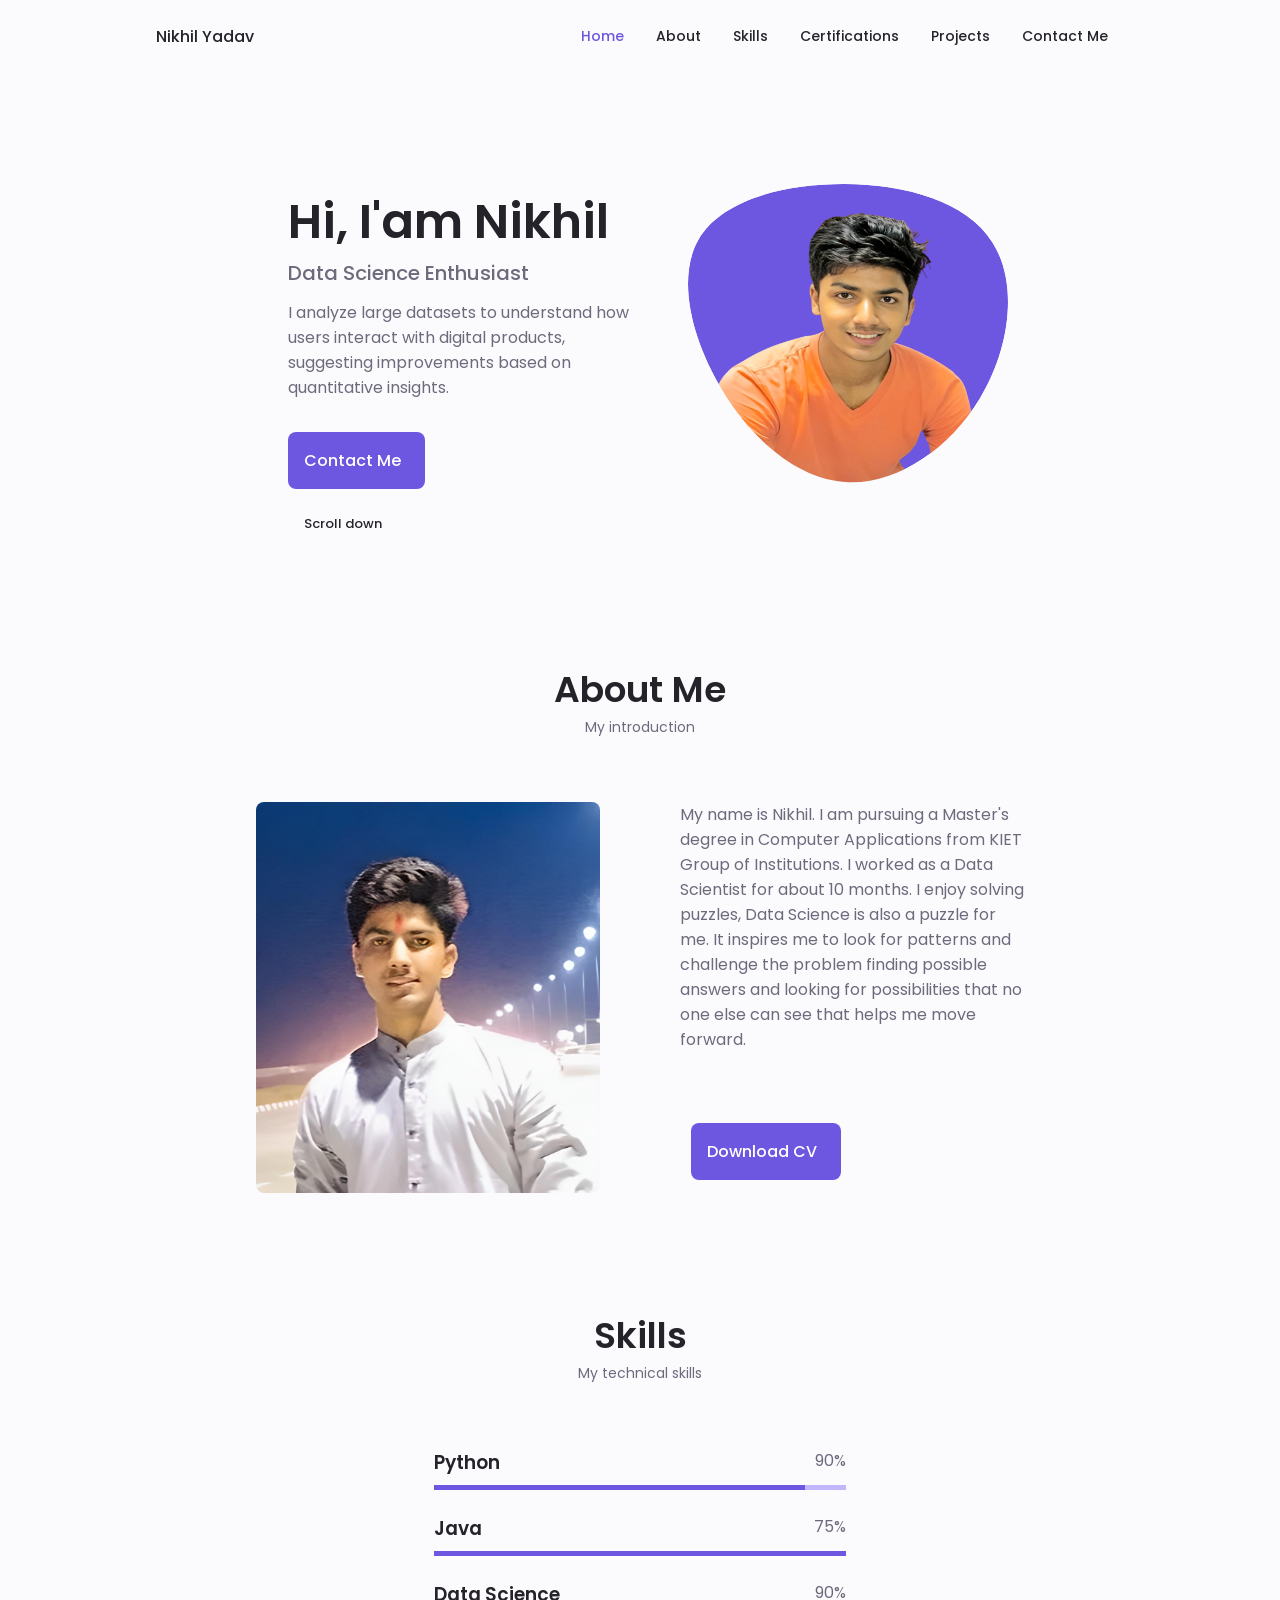
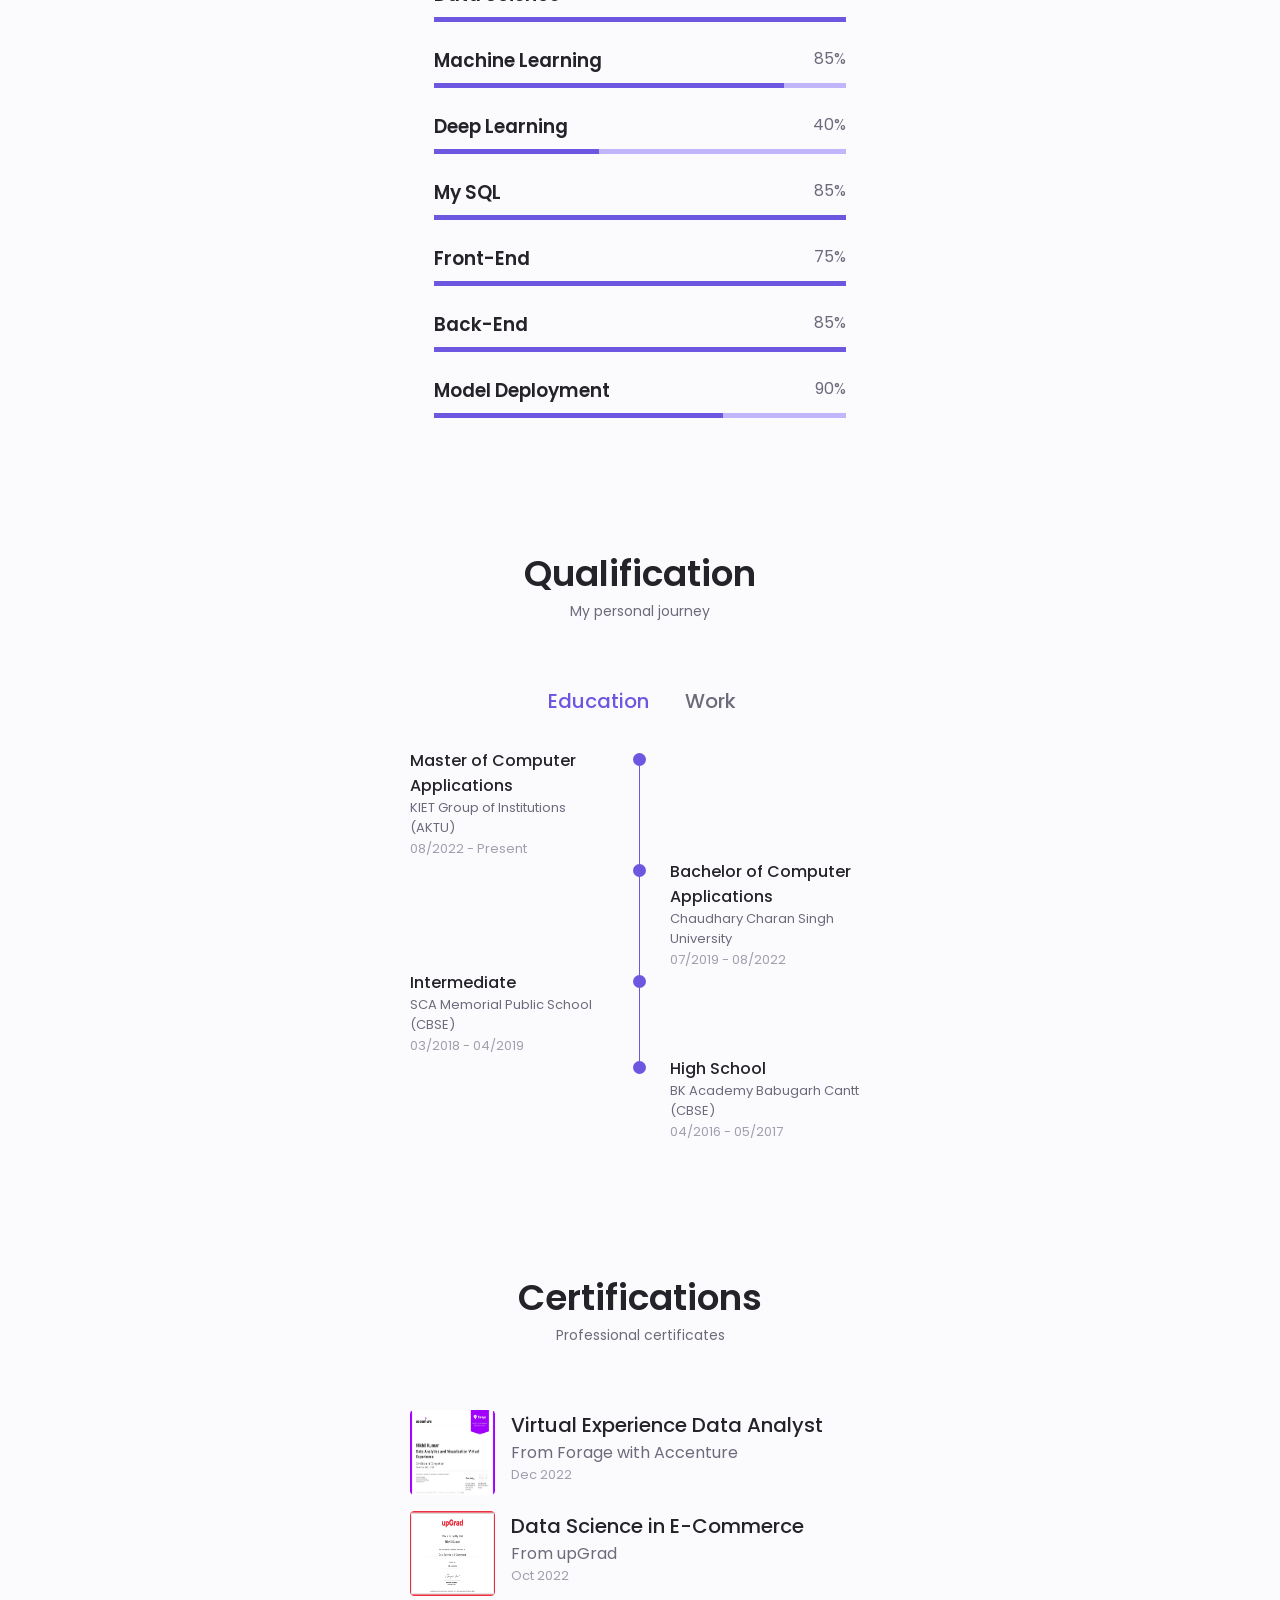
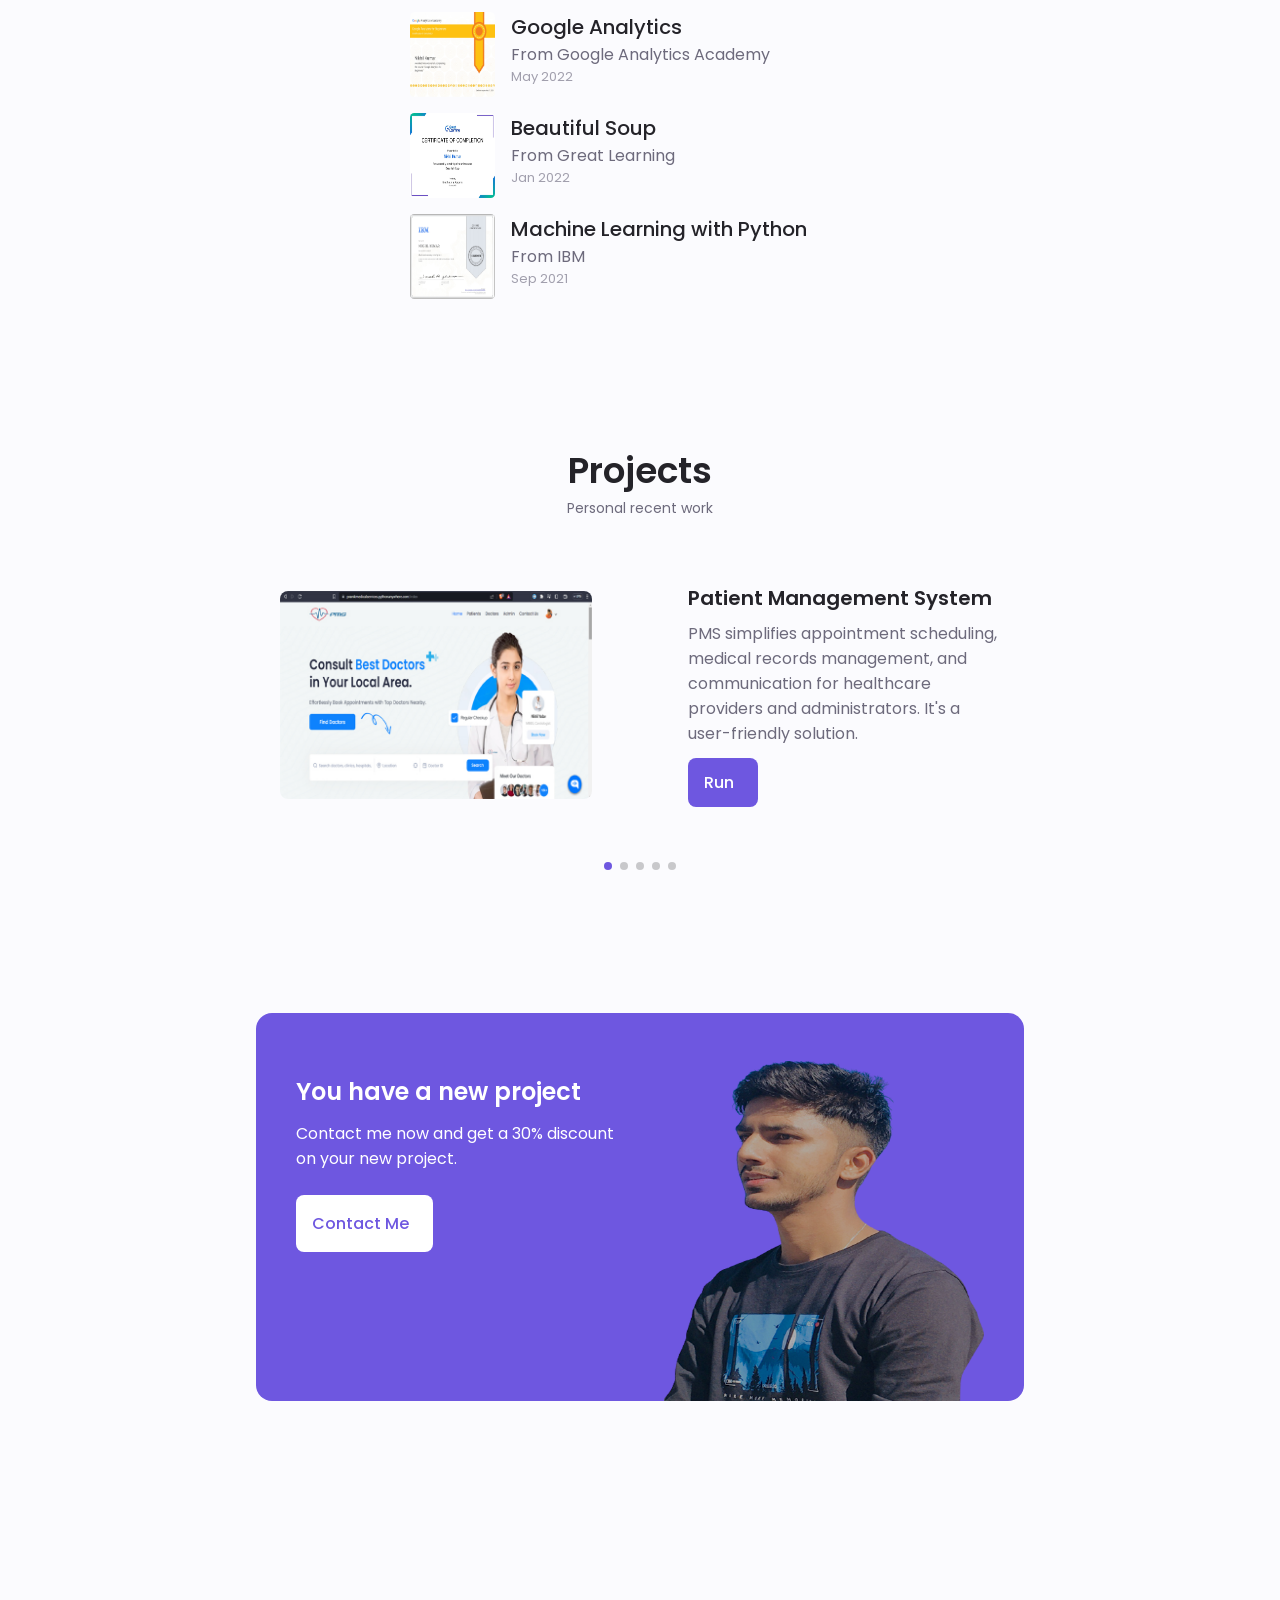
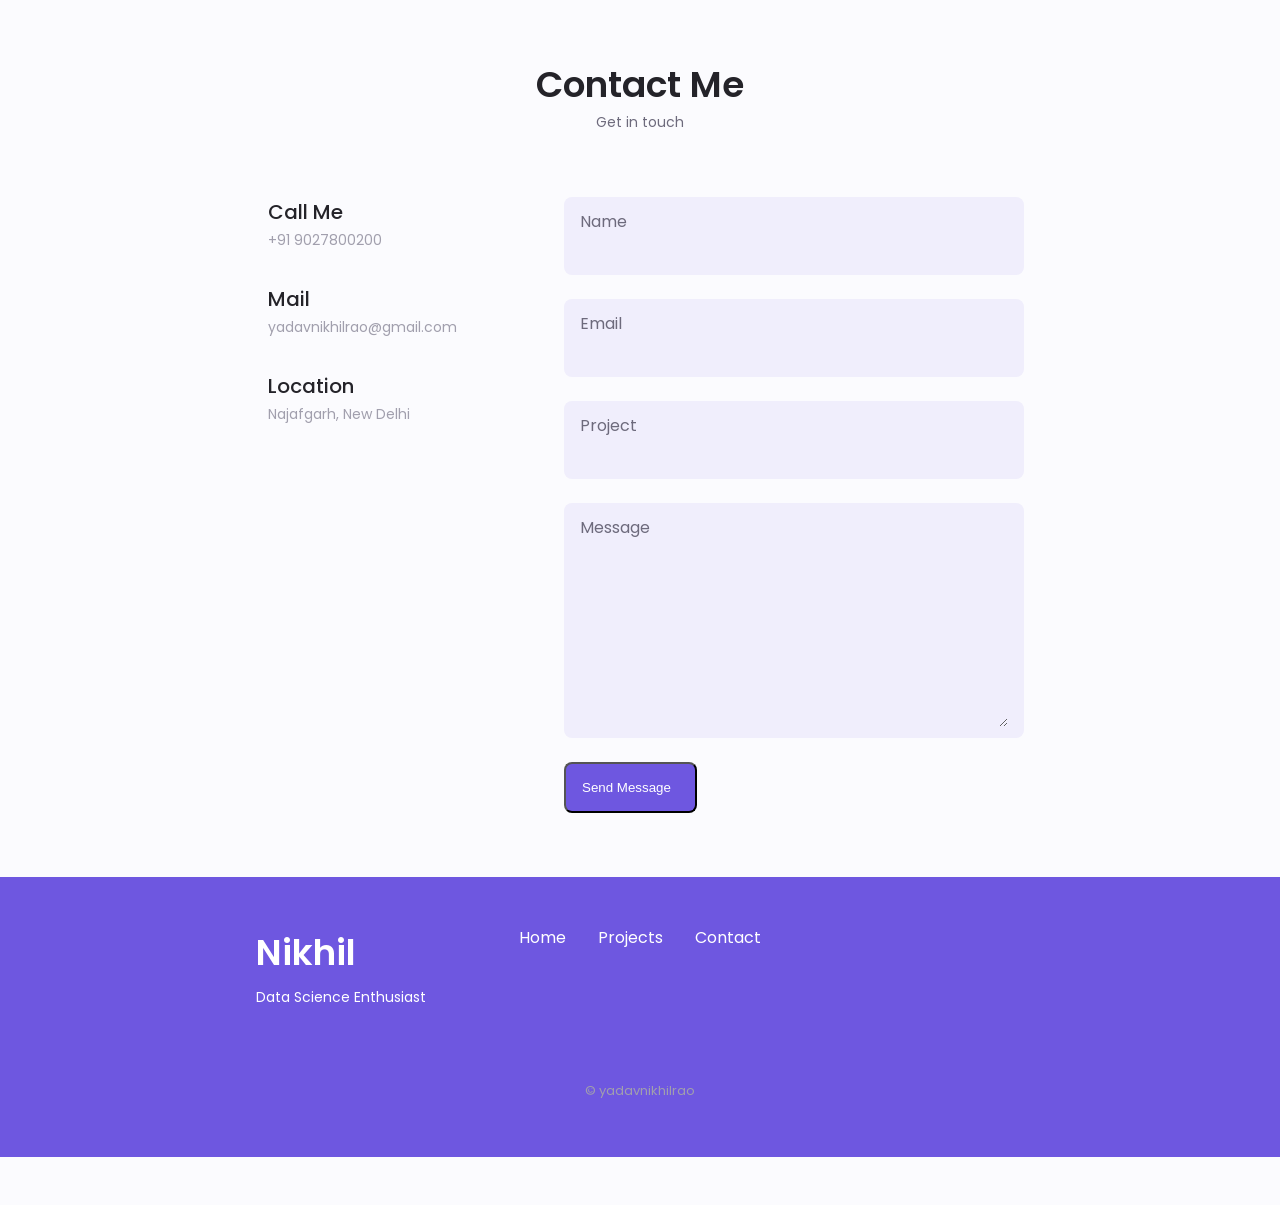
==== index.html @ 7f3064ea "Update index.html" ====
<!DOCTYPE html>
    <html lang="en">
    <head>
        <meta charset="UTF-8">
        <meta name="viewport" content="width=device-width, initial-scale=1.0">

        <!--==================== UNICONS ====================-->
        <link rel="stylesheet" href="https://unicons.iconscout.com/release/v4.0.0/css/line.css">
        
        
        <!--==================== SWIPER CSS ====================-->
        <link rel="stylesheet" href="static/css/swiper-bundle.min.css">
        
        <!--==================== CSS ====================-->
        <link rel="stylesheet" href="static/css/styles.css">

        <title>yadavnikhilrao</title>
    </head>
    <body>
        <!--==================== HEADER ====================-->
        <header class="header" id="header">
            <nav class="nav container">
                <a href="#" class="nav_logo">Nikhil Yadav</a>
                <div class="nav_menu" id="nav-menu">
                    <ul class="nav_list grid">

                        <li class="nav_item">
                            <a href="#home" class="nav_link active-link">
                                <i class="uil uil-estate nav_icon"></i>Home
                            </a>
                        </li>

                        <li class="nav_item">
                            <a href="#about" class="nav_link">
                                <i class="uil uil-user nav_icon"></i>About
                            </a>
                        </li>

                        <li class="nav_item">
                            <a href="#skills" class="nav_link">
                                <i class="uil uil-file-alt nav_icon"></i>Skills
                            </a>
                        </li>

                        <li class="nav_item">
                            <a href="#certification" class="nav_link">
                                <i class="uil uil-layer-group nav_icon"></i>Certifications
                            </a>
                        </li>

                        <li class="nav_item">
                            <a href="#portfolio" class="nav_link">
                                <i class="uil uil-robot nav_icon"></i>Projects
                            </a>
                        </li>

                        <li class="nav_item">
                            <a href="#contact" class="nav_link">
                                <i class="uil uil-comment-alt-upload nav_icon"></i>Contact Me
                            </a>
                        </li>

                    </ul>
                    <i class="uil uil-times nav_close" id="nav-close"></i>
                </div>

                <div class="nav_btns">

                    <!-- Theme change button -->
                    <i class="uil uil-moon change-theme" id="theme-button"></i>



                    <div class="nav_toggle" id="nav-toggle">
                        <i class="uil uil-apps"></i>
                    </div>
                </div>
            </nav>
        </header>

        <!--==================== MAIN ====================-->
        <main class="main">
            <!--==================== HOME ====================-->
            <section class="home section" id="home">
                <div class="home_container container grid">
                <div class="home_content grid">
                    <div class="home_social">

                        <a href="https://linkedin.com/in/yadavnikhilrao" target="_blank" class="home_social-icon">
                           <i class="uil uil-linkedin-alt"></i> 
                        </a>

                        <a href="https://github.com/yadavnikhilrao" target="_blank"  class="home_social-icon">
                           <i class="uil uil-github-alt"></i> 
                        </a>

                        <a href="https://instagram.com/yadavnikhilrao" target="_blank"  class="home_social-icon">
                            <i class="uil uil-instagram"></i>
                        </a>

                    </div>

<div class="home_img">                        
<svg class="home_blob" viewBox="0 0 200 187" xmlns="http://www.w3.org/2000/svg" xmlns:xlink="http://www.w3.org/1999/xlink">
    <mask id="mask0" mask-type="alpha">
        <path d="M190.312 36.4879C206.582 62.1187 201.309 102.826 182.328 134.186C163.346 165.547 
        130.807 187.559 100.226 186.353C69.6454 185.297 41.0228 161.023 21.7403 129.362C2.45775 
        97.8511 -7.48481 59.1033 6.67581 34.5279C20.9871 10.1032 59.7028 -0.149132 97.9666 
        0.00163737C136.23 0.303176 174.193 10.857 190.312 36.4879Z"/>
    </mask>
    <g mask="url(#mask0)">
        <path d="M190.312 36.4879C206.582 62.1187 201.309 102.826 182.328 134.186C163.346 
        165.547 130.807 187.559 100.226 186.353C69.6454 185.297 41.0228 161.023 21.7403 
        129.362C2.45775 97.8511 -7.48481 59.1033 6.67581 34.5279C20.9871 10.1032 59.7028 
        -0.149132 97.9666 0.00163737C136.23 0.303176 174.193 10.857 190.312 36.4879Z"/>
        
        <image class="home_blob-img" x='12' y='18' xlink:href="static/images/perfil.png">
    </g>
</svg>
</div>
    
                    <div class="home_data">
                        <h1 class="home_title">Hi, I'am Nikhil</h1>
                        <h3 class="home_subtitle">Data Science Enthusiast</h3>
                        <p class="home_description">I analyze large datasets to understand how users interact with digital products, suggesting improvements based on quantitative insights.</p>
                        <a href="#contact" class="button button--flex">
                           Contact Me <i class="uil uil-comment-add button_icon"></i>
                        </a>
                    </div>
                </div>
                    <div class="home_scroll">
                        <a href="#about" class="home_scroll-button button--flex">
                            <i class="uil uil-mouse-alt home_scroll-mouse"></i>
                            <span class="home_scroll-name">Scroll down</span>
                            <i class="uil uil-arrow-down home_scroll-arrow"></i>
                        </a>
                    </div>
                </div>
                </div>

            </section>

            <!--==================== ABOUT ====================-->
            <section class="about section" id="about">
                <h2 class="section_title">About Me</h2>
                <span class="section_subtitle">My introduction</span>
                <div class="about_container container grid">
                    <img src="static/images/about.png" alt="" class="about_img">
                    <div class="about_data">
                        <p class="about_description">
                            My name is Nikhil. I am pursuing a Master's degree in Computer Applications from KIET Group of Institutions.
                            I worked as a Data Scientist for about 10 months. I enjoy solving puzzles, Data Science is also a puzzle for me. It inspires me to look for patterns and challenge the problem finding possible answers and looking for possibilities that no one else can see that helps me move forward.
                        </p>

                    <!--<div class="about_info">
                            <div>
                                <span class="about_info-title">08+</span>
                                <span class="about_info-name">Years</span>
                            </div>

                            <div>
                                <span class="about_info-title">01+</span>
                                <span class="about_info-name">Years <br>experience</span>
                            </div>

                            <div>
                                <span class="about_info-title">04+</span>
                                <span class="about_info-name">Completed<br>Projects</span>
                            </div>

                        -->

                        </div>
                        
                    </div>
                    <div class="about_button">
                            <a download="" href="static/pdf/Nikhil's Resume.pdf" class="button button--flex">
                                Download CV<i class="uil uil-download-alt button_icon"></i>
                            </a>
                        </div>
                </div>
            </section>

            <!--==================== SKILLS ====================-->
            <section class="skills section" id="skills">
                <h2 class="section_title">Skills</h2>
                <span class="section_subtitle">My technical skills</span>
                <div class="skills_container container">
                    <div class="skills_content">
                        <!-- <div class="skills_header">
                                <i class="uil uil-desktop-cloud-alt skills_icon"></i>
                                <div>
                                    <h1 class="skills_title">Technical</h1>
                                </div>
                        </div> -->
                    </div>
                    <div class="skills_list grid ">
                            <div class="skills_data">
                                <div class="skills_titles">
                                    <h3 skills_name>Python</h3>   
                                    <span class="skills_number">90%</span>
                                </div>
                                <div class="skills_bar">
                                    <span class="skills_percentage skills_python"></span>
                                </div>
                            </div>

                            <div class="skills_data">
                                <div class="skills_titles">
                                    <h3 skills_name>Java</h3>   
                                    <span class="skills_number">75%</span>
                                </div>
                                <div class="skills_bar">
                                    <span class="skills_percentage skills_java"></span>
                                </div>
                            </div>

                            <div class="skills_data">
                                <div class="skills_titles">
                                    <h3 skills_name>Data Science</h3>   
                                    <span class="skills_number">90%</span>
                                </div>
                                <div class="skills_bar">
                                    <span class="skills_percentage skills_ds"></span>
                                </div>
                            </div>

                              <div class="skills_data">
                                <div class="skills_titles">
                                    <h3 skills_name>Machine Learning</h3>   
                                    <span class="skills_number">85%</span>
                                </div>
                                <div class="skills_bar">
                                    <span class="skills_percentage skills_ml"></span>
                                </div>
                            </div>


                            <div class="skills_data">
                                <div class="skills_titles">
                                    <h3 skills_name>Deep Learning</h3>   
                                    <span class="skills_number">40%</span>
                                </div>
                                <div class="skills_bar">
                                    <span class="skills_percentage skills_dl"></span>
                                </div>
                            </div>

                            <div class="skills_data">
                                <div class="skills_titles">
                                    <h3 skills_name>My SQL</h3>   
                                    <span class="skills_number">85%</span>
                                </div>
                                <div class="skills_bar">
                                    <span class="skills_percentage skills_sql"></span>
                                </div>
                            </div>



                            <div class="skills_data">
                                <div class="skills_titles">
                                    <h3 skills_name>Front-End</h3>   
                                    <span class="skills_number">75%</span>
                                </div>
                                <div class="skills_bar">
                                    <span class="skills_percentage skills_front"></span>
                                </div>
                            </div>

                            <div class="skills_data">
                                <div class="skills_titles">
                                    <h3 skills_name>Back-End</h3>   
                                    <span class="skills_number">85%</span>
                                </div>
                                <div class="skills_bar">
                                    <span class="skills_percentage skills_back"></span>
                                </div>
                            </div>

                            
                            <div class="skills_data">
                                <div class="skills_titles">
                                    <h3 skills_name>Model Deployment</h3>   
                                    <span class="skills_number">90%</span>
                                </div>
                                <div class="skills_bar">
                                    <span class="skills_percentage skills_md"></span>
                                </div>
                            </div>

                        </div>       
                </div>
            </section>





            <!--==================== QUALIFICATION ====================-->
            <section class="qualification section">
                <h2 class="section_title">Qualification</h2>
                <span class="section_subtitle">My personal journey</span>

                <div class="qualification_container container">
                    <div class="qualification_tabs">

                        <div class="qualification_button button--flex qualification_active" data-target="#education">
                            <i class="uil uil-graduation-cap qualification_icon"></i>Education
                        </div>

                        <div class="qualification_button button--flex" data-target="#work">
                            <i class="uil uil-briefcase-alt qualification_icon"></i>Work
                        </div>

                    </div>
                    

                    <div class="qualification_section">

                        <!--==================== QUALIFICATION CONTENT 1 ====================-->

                        <div class="qualification_content qualification_active" data-content id="education">

                            <!--==================== QUALIFICATION 1 ====================-->
                            <div class="qualification_data">
                                <div>
                                    <h3 class="qualification_title">Master of Computer Applications</h3>
                                    <span class="qualification_subtitle">KIET Group of Institutions (AKTU)</span>
                                    <div class="qualification_calendar">
                                        <i class="uil uil-calendar-alt"></i>08/2022 - Present
                                    </div>
                                </div>

                                <div>
                                    <span class="qualification_rounder"></span>
                                    <span class="qualification_line"></span>
                                </div>
                            </div>

                            <!--==================== QUALIFICATION 2 ====================-->
                            <div class="qualification_data">
                                <div></div>

                                <div>
                                    <span class="qualification_rounder"></span>
                                    <span class="qualification_line"></span>
                                </div>

                                <div>
                                    <h3 class="qualification_title">Bachelor of Computer Applications</h3>
                                    <span class="qualification_subtitle">Chaudhary Charan Singh University</span>

                                    <div class="qualification_calendar">
                                        <i class="uil uil-calendar-alt"></i>07/2019 - 08/2022 
                                    </div>
                                </div>
                            </div>

                            <!--==================== QUALIFICATION 3 ====================-->
                            <div class="qualification_data">
                                <div>
                                    <h3 class="qualification_title">Intermediate</h3>
                                    <span class="qualification_subtitle">SCA Memorial Public School (CBSE)
</span>
                                    <div class="qualification_calendar">
                                        <i class="uil uil-calendar-alt"></i>03/2018 - 04/2019
                                    </div>
                                </div>

                                <div>
                                    <span class="qualification_rounder"></span>
                                    <span class="qualification_line"></span>
                                </div>
                            </div>

                            <!--==================== QUALIFICATION 4 ====================-->
                            <div class="qualification_data">
                                <div></div>

                                <div>
                                    <span class="qualification_rounder"></span>
                                    <!--<span class="qualification_line"></span>-->
                                </div>

                                <div>
                                    <h3 class="qualification_title">High School</h3>
                                    <span class="qualification_subtitle">BK Academy Babugarh Cantt (CBSE)</span>
                                    <div class="qualification_calendar">
                                        <i class="uil uil-calendar-alt"></i>04/2016 - 05/2017
                                    </div>
                                </div>
                            </div>
                        </div>


                        <!--==================== QUALIFICATION CONTENT 2 ====================-->

                        <div class="qualification_content " data-content id="work">

                            <!--==================== QUALIFICATION 1 ====================-->
                            <div class="qualification_data">
                                <div>
                                    <h3 class="qualification_title">Data Science Intern</h3>
                                    <span class="qualification_subtitle">Testrinx Software Solutions Pvt Ltd</span>
                                    <div class="qualification_calendar">
                                        <i class="uil uil-calendar-alt"></i>10/2021 - 08/2022 
                                    </div>
                                </div>

                                <div>
                                    <span class="qualification_rounder"></span>
                                    <span class="qualification_line"></span>
                                </div>
                            </div>

                            <!--==================== QUALIFICATION 2 ====================-->
                            <div class="qualification_data">
                                <div></div>

                                <div>
                                    <span class="qualification_rounder"></span>
                                    <!--<span class="qualification_line"></span>-->
                                </div>

                                <div>
                                    <h3 class="qualification_title">Data Science Trainee</h3>
                                    <span class="qualification_subtitle">4Achievers Training Institute</span>
                                    <div class="qualification_calendar">
                                        <i class="uil uil-calendar-alt"></i>01/2021 - 09/2021
                                    </div>
                                </div>
                            </div>


                        </div>
                    </div>     
                </div>
            </section>

            <!--==================== Certification ====================-->
            <section class="certification section" id="certification">
                <h2 class="section_title">Certifications</h2>
                <span class="section_subtitle">Professional certificates</span>
                <div class="certification_container container">
                    <div>

                        <!--==================== Certificate 1 ====================-->
                        <div class="certification_content">
                            <div class="certification_data">
                                <div class="certification_header">
                                    <img src="static/images/certificate1.jpg" alt="" class="certification_img">
                                    
                                    <div>
                                        <h3 class="certification_name">Virtual Experience Data Analyst</h3>
                                        <span class="certification_from">From Forage with Accenture</span>

                                        <div class="qualification_calendar">
                                        <i class="uil uil-calendar-alt"></i> Dec 2022
                                        </div>

                                    </div>
                                </div> 
                            </div>
                        </div>

                        <!--==================== Certificate 2 ====================-->
                        <div class="certification_content">
                            <div class="certification_data">
                                <div class="certification_header">
                                    <img src="static/images/certificate2.jpg" alt="" class="certification_img">
                                    
                                    <div>
                                        <h3 class="certification_name">Data Science in E-Commerce</h3>
                                        <span class="certification_from">From upGrad</span>
                                        <div class="qualification_calendar">
                                        <i class="uil uil-calendar-alt"></i> Oct 2022

                                    </div>
                                    </div>
                                </div> 
                                
                            </div>
                        </div>

                        <!--==================== Certificate 3 ====================-->
                        <div class="certification_content">
                            <div class="certification_data">
                                <div class="certification_header">
                                    <img src="static/images/certificate3.jpg" alt="" class="certification_img">

                                    <div>
                                        <h3 class="certification_name">Google Analytics</h3>
                                        <span class="certification_from">From Google Analytics Academy</span>
                                        <div class="qualification_calendar">
                                        <i class="uil uil-calendar-alt"></i> May 2022

                                    </div>
                                    </div>  
                                </div>     
                            </div>
                        </div>

                        <!--==================== Certificate 4 ====================-->
                        <div class="certification_content">
                            <div class="certification_data">
                                <div class="certification_header">
                                    <img src="static/images/certificate4.jpg" alt="" class="certification_img">
                                    
                                    <div>
                                        <h3 class="certification_name">Beautiful Soup</h3>
                                        <span class="certification_from">From Great Learning</span>
                                        <div class="qualification_calendar">
                                        <i class="uil uil-calendar-alt"></i> Jan 2022
                                    </div>
                                    </div>

                                </div> 
                            </div>
                        </div>

                        <!--==================== Certificate 5 ====================-->
                        <div class="certification_content">
                            <div class="certification_data">
                                <div class="certification_header">
                                    <img src="static/images/certificate5.jpg" alt="" class="certification_img">
                                    
                                    <div>
                                        <h3 class="certification_name">Machine Learning with Python</h3>
                                        <span class="certification_from">From IBM</span>
                                        <div class="qualification_calendar">
                                        <i class="uil uil-calendar-alt"></i> Sep 2021

                                    </div>
                                    </div>
                                </div> 
                            </div>
                        </div>

                    </div>
                    
                </div>
            </section>


            <!--==================== PROJECTS ====================-->
            <section class="portfolio section" id="portfolio">
                <h2 class="section_title">Projects</h2>
                <span class="section_subtitle">Personal recent work</span>
                <div class="portfolio_container container swiper mySwiper">
                    <div class="swiper-wrapper">

                         <!--==================== PROJECT 1 ====================-->
                        <div class="portfolio_content grid swiper-slide">
                            <img src="static/images/project01.jpg" class="portfolio_img">
                                <div class="portfolio_data">
                                <h3 class="portfolio_title">Patient Management System</h3>
                                <p class="portfolio_description">
                                    PMS simplifies appointment scheduling, medical records management, and communication for healthcare providers and administrators. It's a user-friendly solution.  
                                </p>
                                <a href="https://pranikmedicalservices.pythonanywhere.com" class="button button--flex button--small portfolio_button">
                                    Run<i class="uil uil-arrow-right button_icon"></i>
                                </a>
                        </div>
                        </div>


                        <!--==================== PROJECT 2 ====================-->
                        <div class="portfolio_content grid swiper-slide">
                            <img src="static/images/project0.jpg" class="portfolio_img">
                                <div class="portfolio_data">
                                <h3 class="portfolio_title">The Ultimate Movies Recommendation System V-2</h3>
                                <p class="portfolio_description">
                                    The system enhances movie-watching experiences through personalized recommendations and comprehensive movie information, including trailers and ratings.
                                </p>
                                <a href="http://pranik.pythonanywhere.com" class="button button--flex button--small portfolio_button">
                                    Run<i class="uil uil-arrow-right button_icon"></i>
                                </a>
                        </div>
                        </div>

                        <!--==================== PROJECT 3 ====================-->
                    

                        <!--==================== PROJECT 4 ====================-->
                        <div class="portfolio_content grid swiper-slide">
                            <img src="static/images/project2.jpg" class="portfolio_img">
                                <div class="portfolio_data">
                                <h3 class="portfolio_title">Healthcare prediction Breast Cancer Patient</h3>
                                <p class="portfolio_description">
                                    Compared different machine learning techniques across different performance measures. Achieved an accuracy of 98.2%.
                                    
                                </p>
                                <a href="http://yadavnikhilrao.pythonanywhere.com" class="button button--flex button--small portfolio_button">
                                    Run<i class="uil uil-arrow-right button_icon"></i>
                                </a>
                        </div>
                        </div>
                        <!--==================== PROJECT 5 ====================-->
                        <div class="portfolio_content grid swiper-slide">
                            <img src="static/images/project1.jpg" class="portfolio_img">
                            <div class="portfolio_data">
                                <h3 class="portfolio_title">Movie Recommendation System V-1</h3>
                                <p class="portfolio_description">
                                     The Movie Database: TMDB.
                                    Collaborative filtering: genre, cast, crew.
                                    All the models are implemented in Python using pandas, sklearn and flask.
                                </p>
                                <a href="http://nikhilrao.pythonanywhere.com/" class="button button--flex button--small portfolio_button">
                                    Run<i class="uil uil-arrow-right button_icon"></i>
                                </a>
                            </div>
                        </div>

                        <!--==================== PROJECT 6 ====================-->
                        <div class="portfolio_content grid swiper-slide">
                            <img src="static/images/project3.jpg" class="portfolio_img">
                            <div class="portfolio_data">
                                <h3 class="portfolio_title">Linktree Clone</h3>
                                <p class="portfolio_description">
                                    Simple site to group all my profiles on social networks in one place. A free Linktree alternative.
                                </p>
                                <a href="https://yadavnikhilrao.github.io/links/" class="button button--flex button--small portfolio_button">
                                    Run<i class="uil uil-arrow-right button_icon"></i>
                                </a>
                            </div>
                            
                        </div>                        
                    </div>
                    <div class="swiper-button-next">
                        <i class="uil uil-angle-right swiper-portfolio-icon"></i>
                    </div>
                    <div class="swiper-button-prev">
                        <i class="uil uil-angle-left swiper-portfolio-icon"></i>
                    </div>
                    <div class="swiper-pagination"></div>
                </div> 
            </section>



            <!--==================== PROJECT IN MIND ====================-->
            <section class="project section">
                <div class="project_bg">
                    <div class="project_container container grid">
                        <div class="project_data">
                            <h2 class="project_title">You have a new project</h2>
                            <p class="project_description">Contact me now and get a 30% discount on your new project.</p>
                            <a href="#contact" class="button button--flex button--white">
                            Contact Me<i class="uil uil-message project_icon button_icon"></i>
                            </a>
                        </div>
                        <img class="idea_img" src="static/images/project.png">
                    </div>
                    
                </div>

            </section>

            <!--==================== TESTIMONIAL ====================-->
            <section class="testimonial section">
                
            </section>

            <!--==================== CONTACT ME ====================-->
            <section class="contact section" id="contact">
                <h2 class="section_title">Contact Me</h2>
                <span class="section_subtitle">Get in touch</span>
                <div class="contact_container container grid">
                   <div>
                       <div class="contact_information">
                         <i class="uil uil-mobile-android contact_icon"></i>  
                         <div>
                             <h3 class="contact_title">Call Me</h3>
                             <span class="contact_subtitle">+91 9027800200</span>
                         </div>
                       </div>

                       <div class="contact_information">
                         <i class="uil uil-envelope contact_icon"></i> 
                         <div>
                             <h3 class="contact_title">Mail</h3>
                             <span class="contact_subtitle">yadavnikhilrao@gmail.com</span>
                         </div>
                       </div>

                       <div class="contact_information">
                         <i class="uil uil-map contact_icon"></i>  
                         <div>
                             <h3 class="contact_title">Location</h3>
                             <span class="contact_subtitle">Najafgarh, New Delhi</span>
                         </div>
                       </div>

                   </div>

                   <form action="https://formsubmit.co/yadavnikhilrao@gmail.com" method="POST"class="contact_form grid">
                       <div class="contact_content">
                           <label for="" class="contact_input">Name</label>
                           <input type="text" class="contact_input" name="name">
                       </div>

                       <div class="contact_content">
                           <label for="" class="contact_input">Email</label>
                           <input type="email" class="contact_input" name="email">
                       </div>

                       <div class="contact_content">
                           <label for="" class="contact_input">Project</label>
                           <input type="text" class="contact_input" name="project">
                       </div>

                       <div class="contact_content">
                           <label for="" class="contact_input">Message</label>
                           <textarea name="message" id="" cols="0" rows="7" class="contact_input"></textarea>
                       </div>

                       <div>
                            <button type="submit" class="button button--flex">
                                 Send Message<i class="uil uil-message button_icon"></i>
                            </button>
                        </div>


                   </form> 
                </div>

            </section>
        </main>

        <!--==================== FOOTER ====================-->
        <footer class="footer">
         <div class="footer_bg">
             <div class="footer_container container grid">
                <div>
                    <h1 class="footer_title">Nikhil</h1>
                    <span class="footer_subtitle">Data Science Enthusiast</span>
                </div>
                    <ul class="footer_links">
                        <li>
                            <a href="#home" class="footer_link">Home</a>
                        </li>
                        <li>
                            <a href="#project" class="footer_link">Projects</a>
                        </li>
                        <li>
                            <a href="#contact" class="footer_link">Contact</a>
                        </li>
                    </ul>

                    <div class="footer_social">
                        <a href="https://www.facebook.com/yadavnikhilrao" target="_blank" class="footer_social">
                            <i class="uil uil-facebook-f"></i>
                        </a>

                        <a href="https://instagram.com/yadavnikhilrao" target="_blank" class="footer_social">
                            <i class="uil uil-instagram"></i>
                        </a>

                        <a href="https://twitter.com/yadavnikhilrao" target="_blank" class="footer_social">
                            <i class="uil uil-twitter-alt"></i>
                        </a>

                    </div>
                 
             </div>

             <p class="footer_copy">&#169; yadavnikhilrao</p>
         </div>

        </footer>
        
        <!--==================== SCROLL TOP ====================-->
        

        <!--==================== SWIPER JS ====================-->
        <script type="text/javascript" src="static/js/swiper-bundle.min.js"></script>

        <!--==================== MAIN JS ====================-->
        <script type="text/javascript" src="static/js/main.js"></script>
    </body>
</html>
---- static/css/styles.css ----
/*==================== GOOGLE FONTS ====================*/
@import url('https://fonts.googleapis.com/css2?family=Poppins:wght@400;500;600&display=swap');
/*==================== VARIABLES CSS ====================*/
:root {
    --header-height: 3rem;

    /*========== Colors ==========*/
    /* Change favorite color */
    --hue-color: 250; /*Purple 250 - Green 142 - Blue 230 - Pink 340*/

    /* HSL color mode */
    --first-color: hsl(var(--hue-color), 69%, 61%);
    --first-color-second: hsl(var(--hue-color), 69%, 61%);
    --first-color-alt: hsl(var(--hue-color), 57%, 53%);
    --first-color-lighter: hsl(var(--hue-color), 92%, 85%);
    --title-color: hsl(var(--hue-color), 8%, 15%);
    --text-color: hsl(var(--hue-color), 8%, 45%);
    --text-color-light: hsl(var(--hue-color), 8%, 65%);
    --input-color: hsl(var(--hue-color), 70%, 96%);
    --body-color: hsl(var(--hue-color), 60%, 99%);
    --container-color: #fff;
    --scroll-bar-color: hsl(var(--hue-color), 12%, 90%);
    --scroll-thumb-color: hsl(var(--hue-color), 12%, 80%);

    /*========== Font and typography ==========*/
    --body-font: 'Poppins', sans-serif;

    /* .5rem = 8px, 1rem = 16px, 1.5rem = 24px ... */
    --big-font-size: 2rem;
    --h1-font-size: 1.5rem;
    --h2-font-size: 1.25rem;
    --h3-font-size: 1.125rem;
    --normal-font-size: .938rem;
    --small-font-size: .813rem;
    --smaller-font-size: .75rem;

    /*========== Font weight ==========*/
    --font-medium: 500;
    --font-semi-bold: 600;

    /*========== Margenes Bottom ==========*/
    /* .25rem = 4px, .5rem = 8px, .75rem = 12px ... */
    --mb-0-25: .25rem;
    --mb-0-5: .5rem;
    --mb-0-75: .75rem;
    --mb-1: 1rem;
    --mb-1-5: 1.5rem;
    --mb-2: 2rem;
    --mb-2-5: 2.5rem;
    --mb-3: 3rem;

    /*========== z index ==========*/
    --z-tooltip: 10;
    --z-fixed: 100;
    --z-modal: 1000;
}

/* Font size for large devices */
@media screen and (min-width: 968px) {
    :root {
        --big-font-size: 3rem;
        --h1-font-size: 2.25rem;
        --h2-font-size: 1.5rem;
        --h3-font-size: 1.25rem;
        --normal-font-size: 1rem;
        --small-font-size: .875rem;
        --smaller-font-size: .813rem;
    }
}

/*========== Variables Dark theme ==========*/
body.dark-theme {
  /* HSL color mode */
    --first-color-second: hsl(var(--hue-color), 30%, 8%);
    --title-color: hsl(var(--hue-color), 8%, 95%);
    --text-color: hsl(var(--hue-color), 8%, 75%);
    --input-color: hsl(var(--hue-color), 29%, 16%);
    --body-color: hsl(var(--hue-color), 28%, 12%);
    --container-color: hsl(var(--hue-color), 29%, 16%);
    --scroll-bar-color:hsl(var(--hue-color),12%, 48%);
    --scroll-thumb-color: hsl(var(--hue-color),12%, 36%);
}



.idea_img {
  filter: brightness(70%);
}


/*========== Button Dark/Light ==========*/
.nav_btns {
  display: flex;
  align-items: center;
}

.change-theme {
  font-size: 1.25rem;
  color: var(--title-color);
  margin-right: var(--mb-1);
  cursor: pointer;
}

.change-theme:hover {
  color: var(--first-color);
}



/*==================== BASE ====================*/
* {
  box-sizing: border-box;
  padding: 0;
  margin: 0;
}

html {
  scroll-behavior: smooth;
}

body {
  margin: 0 0 var(--header-height) 0;
  font-family: var(--body-font);
  font-size: var(--normal-font-size);
  background-color: var(--body-color);
  color: var(--text-color);
}

h1, h2, h3, h4 {
  color: var(--title-color);
  font-weight: var(--font-semi-bold);
}

ul {
  list-style: none;
}

a {
  text-decoration: none;
}

img {
  max-width: 100%;
  height: auto;
}

/*==================== REUSABLE CSS CLASSES ====================*/
.section {
  padding: 2rem 0 4rem;
}

.section_title {
  font-size: var(--h1-font-size);
  color: var(--title-color);
}

.section_subtitle {
  display: block;
  font-size: var(--small-font-size);
  margin-bottom: var(--mb-3);
}

.section_title, 
.section_subtitle {
  text-align: center;
}

/*==================== LAYOUT ====================*/
.container {
  max-width: 768px;
  margin-left: var(--mb-1-5);
  margin-right: var(--mb-1-5);
}

.grid {
  display: grid;
  gap: 1.5rem;
}

.header {
  width: 100%;
  position: fixed;
  bottom: 0;
  left: 0;
  z-index: var(--z-fixed);
  background-color: var(--body-color);
}

/*==================== NAV ====================*/
.nav {
  max-width: 968px;
  height: var(--header-height);
  display: flex;
  justify-content: space-between;
  align-items: center;
}

.nav_logo,
.nav_toggle {
  color: var(--title-color);
  font-weight: var(--font-medium);
}

.nav_logo:hover {
  color: var(--first-color);
}

.nav_toggle {
  font-size: 1.1rem;
  cursor: pointer;
}

.nav_toggle:hover {
  color: var(--first-color);
}

@media screen and (max-width: 767px) {
  .nav_menu {
    position: fixed;
    bottom: -100%;
    left: 0;
    width: 100%;
    background-color: var(--body-color);
    padding: 2rem 1.5rem 4rem;
    box-shadow: 0 -1px 4px rgba(0, 0, 0, 1.15);
    border-radius: 1.5rem 1.5rem 0 0;
    transition: .3s;
  }
}

.nav_list {
  grid-template-columns: repeat(3, 1fr);
  gap: 2rem;
}

.nav_link {
  display: flex;
  flex-direction: column;
  align-items: center;
  font-size: var(--small-font-size);
  color: var(--title-color);
  font-weight: var(--font-medium);
}

.nav_link:hover {
  color: var(--first-color);
}

.nav_icon {
  font-size: 1.2rem;
}

.nav_close {
  position: absolute;
  right: 1.3rem;
  bottom: .5rem;
  font-size: 1.5rem;
  cursor: pointer;
  color: var(--first-color);
}

.nav_close:hover {
  color: var(--first-color-alt);
}


/* show menu */
.show-menu {
  bottom: 0;
}



/* Active link */
.active-link {
  color: var(--first-color);
}


/* Change background header */
.scroll-header {
  box-shadow: 0 -1px 4px rgba(0,0,0,.15);
}



/*==================== HOME ====================*/
.home_container {
  gap: 1rem;
}

.home_content {
  grid-template-columns: .5fr 3fr;
  padding-top: 3.5rem;
  align-items: center;
}

.home_social {
  display: grid;
  grid-template-columns: max-content;
  row-gap: 1rem;
}

.home_social-icon {
  font-size: 1.25rem;
  color: var(--first-color);
}

.home_social-icon:hover {
  color: var(--first-color-alt);

}

.home_blob {
  width: 200px;
  fill: var(--first-color);
}

.home_blob-img {
  width: 170px;
}

.home_data {
  grid-column: 1/3;
}

.home_title {
  font-size: var(--big-font-size);
}

.home_subtitle {
  font-size: var(--h3-font-size);
  color: var(--test-color);
  font-weight: var(--font-medium);
  margin-bottom: var(--mb-0-75);
}

.home_description {
  margin-bottom: var(--mb-2);
}

/* Scroll button hide by uncomment home_scroll */
.home_scroll {
  display: none;
}

.home_scroll-button {
  color: var(--first-color);
  transition: .3s;
}

.home_scroll-button:hover{
  transform: translateY(0.25rem);
}

.home_scroll-mouse {
  font-size: 2rem;
}

.home_scroll-name {
  font-size: var(--smaller-font-size);
  color: var(--title-color);
  font-weight: var(--font-medium);
  margin-right: var(--mb-0-25);
}

.home_scroll-arrow {
  font-size: 1.25rem;
}




/*==================== BUTTONS ====================*/
.button {
  display: inline-block;
  background-color: var(--first-color);
  color: #FFF;
  padding: 1rem;
  border-radius: .5rem;
  font-weight: var(--font-medium);
}

.button:hover {
  background-color: var(--first-color-alt);
}

.button_icon {
  font-size: 1.25rem;
  margin-left: var(--mb-0-5);
  transition: .3s;
}

.button--white {
  background-color: #FFF;
  color: var(--first-color);
}

.button--white:hover {
  background-color: #FFF;
}


.button--flex {
  display: inline-flex;
  align-items: center;
}

.button--small {
  padding: .75rem 1rem;
}

.button--link {
  padding: 0;
  background-color: transparent;
  color: var(--first-color);
}

.about_button {
  display: flex;
  justify-content: center;
  
}


/*==================== ABOUT ====================*/
.about_img {
  width: 200px;
  border-radius: .5rem;
  justify-self: center;
  align-self: center;
}

.about_description,
.about_ {
  text-align: center;
  margin-bottom: var(--mb-2-5);
}

.about_info {
  display: flex;
  justify-content: space-evenly;
  margin-bottom: var(--mb-2-5);
}

.about_info-name {
  font-size: var(--smaller-font-size);
}

.about_info-title {
  font-size: var(--h2-font-size);
  font-weight: var(--font-semi-bold);
  color: var(--title-color);
}

.about_info-title,
.about_info-name {
  display: block;
  text-align: center;
}


/*==================== SKILLS ====================*/
.skills_container {
  row-gap: 0px;
}

.skills_header {
  display: flex;
  align-items: center;
  margin-bottom: var(--mb-2-5);
  cursor: pointer;
}

.skills_icon {
  font-size: 2rem;
  color: var(--first-color);
  margin-right: var(--mb-0-75);
}

.skills_title {
  font-size: var(--h3-font-size);

}

.skills_subtitle {
  font-size: var(--small-font-size);
}

.skills_titles {
  display: flex;
  justify-content: space-between;
  margin-bottom: var(--mb-0-5);
}

.skills_list {
  padding: 0 1.5rem
}

.skills_name {
  font-size: var(--normal-font-size);
  font-weight: var(--font-medium);
}

.skills_bar,
.skills_percentage {
  height: 5px;
  background-color: var(--first-color-lighter);
}

.skills_percentage{
  display: block;
  background-color: var(--first-color);
}

.skills_python {
  width: 90%;
}
.skills_c {
  width: 60%;
}
.skills_mysql {
  width: 85%;
}
.skills_sa {
  width: 80%;
}
.skills_dv {
  width: 75%;
}
.skills_ml {
  width: 85%;
}
.skills_dl {
  width: 40%;
}
.skills_ws {
  width: 70%;
}
.skills_hc {
  width: 80%;
}
.skills_md {
  width: 70%;
}

/*==================== QUALIFICATION ====================*/
.qualification_tabs {
  display: flex;
  justify-content: space-evenly;
  margin-bottom: var(--mb-2);
}

.qualification_button {
  font-size: var(--h3-font-size);
  font-weight: var(--font-medium);
  cursor: pointer;
}

.qualification_button:hover {
  color: var(--first-color);
}

.qualification_icon {
  font-size: 1.8rem;
  margin-right: var(--mb-0-25);
}

.qualification_data {
  display: grid;
  grid-template-columns: 1fr max-content 1fr;
  column-gap: 1.5rem;
}

.qualification_title {
  font-size: var(--normal-font-size);
  font-weight: var(--font-medium);

}

.qualification_subtitle {
  display: inline-block;
  font-size: var(--smaller-font-size);
  

}

.qualification_calendar {
  font-size: var(--smaller-font-size);
  color: var(--text-color-light); 
}

.qualification_rounder {
  display: inline-block;
  width: 13px;
  height: 13px;
  background-color: var(--first-color);
  border-radius: 50%;
}

.qualification_line {
  display: block;
  width: 1px;
  height: 100%;
  background-color: var(--first-color);
  transform: translate(6px, -7px);
}

.qualification [data-content] {
  display: none;
}

.qualification_active[data-content] {
  display: block;
}

.qualification_button.qualification_active {
  color: var(--first-color);
}


/*==================== CERTIFICATION ====================*/
.certification_data,
.certification_header {
  display: flex;
}

.certification_data {
  justify-content: space-between;
  margin-bottom: var(--mb-1);
}

.certification_img {
  width: 85px;
  height: 85px;
  border-radius: 5%;
  margin: auto;
  margin-right: var(--mb-1);
}

.certification_name {
  font-size: var(--h3-font-size);
  font-weight: var(--font-medium);
}

.certification_client {
  font-size: var(--small-font-size);
  color: var(--text-color-light);
}

.certification_description {
  margin-bottom: var(--mb-2-5);
}



/* Active Modal */


/*==================== PROJRCTS ====================*/
.portfolio_container {
  overflow: initial;
}

.portfolio_content {
  padding: 0 1.5rem;
}

.portfolio_img {
  width: 265px;
  border-radius: .5rem;
  justify-self: center;
}

.portfolio_title {
  font-size: var(--h3-font-size);
  margin-bottom: var(--mb-0-5);
}

.portfolio_description {
  margin-bottom: var(--mb-0-75);
}

.portfolio_button:hover .button_icon{
  transform: translateX(.25rem);
}

.swiper-button-prev::after,
.swiper-button-next::after {
  content: '';
}

.swiper-portfolio-icon {
  font-size: 2rem;
  color: var(--first-color);
}

.swiper-button-prev {
  left: -.5rem;
}

.swiper-button-next {
  right: -.5rem;
}

.mySwiper > .swiper-pagination-bullets {
  bottom: -2.5rem;
}

.swiper-pagination-bullet-active {
  background-color: var(--first-color);
}

.swiper-button-prev,
.swiper-button-next,
.swiper-pagination-bullet {
  outline: none;
}



/*==================== PROJECT IN MIND ====================*/
.project {
  text-align: center;
}

.project_bg {
  background-color: var(--first-color-second);
  padding-top: 3rem;
}

.project_title {
  font-size: var(--h2-font-size);
  margin-bottom: var(--mb-0-75);
}

.project_description {
  margin-bottom: var(--mb-1-5);
}

.project_title,
.project_description {
  color: #FFF;
}

.project_img {
  width: 232px;
  justify-self: center;
}


/*==================== TESTIMONIAL ====================*/


/*==================== CONTACT ME ====================*/
.contact_container {
  row-gap: 3rem;
}

.contact_information {
  display: flex;
  margin-bottom: var(--mb-2);
}

.contact_icon {
  font-size: 2rem;
  color: var(--first-color);
  margin-right: var(--mb-0-75); 
}

.contact_title {
  font-size: var(--h3-font-size);
  font-weight: var(--font-medium);
}

.contact_subtitle {
  font-size: var(--small-font-size);
  color: var(--text-color-light); 

}

.contact_content {
  background-color: var(--input-color);
  border-radius: .5rem;
  padding: .75rem 1rem .25rem;
}

.contact_label {
  font-size: var(--smaller-font-size);
  color: var(--title-color);
}

.contact_input {
  width: 100%;
  background-color: var(--input-color);
  color: var(--text-color);
  font-family: var(--body-font);
  font-size: var(--normal-font-size);
  border: none;
  outline: none;
  padding: .25rem .5rem .5rem 0;
}



/*==================== FOOTER ====================*/
.footer {
  padding-top: 2rem;
}

.footer_container {
  row-gap: 3.5rem;
}

.footer_bg {
  background-color: var(--first-color-second);
  padding: 2rem 0 3rem;
}

.footer_title {
  font-size: var(--h1-font-size);
  margin-bottom: var(--mb-0-25);
}

.footer_subtitle {
  font-size: var(--small-font-size);
}

.footer_links {
  display: flex;
  flex-direction: column;
  row-gap: 1.5rem;
}

.footer_link:hover {
  color: var(--first-color-lighter);
}

.footer_social{
  font-size: 1.25rem;
  margin-right: var(--mb-1-5);
}

.footer_social:hover {
  color: var(--first-color-lighter);
}

.footer_copy {
  font-size: var(--smaller-font-size);
  text-align: center;
  color: var(--text-color-light);
  margin-top: var(--mb-3);
}

.footer_title,
.footer_subtitle,
.footer_link,
.footer_social {
  color: #FFF;
}



/*========== SCROLL UP ==========*/

/* Show scroll */
::-webkit-scrollbar{
  width: .60rem;
  background-color: var(--scroll-bar-color);
  border-radius: .5rem;
}

::-webkit-scrollbar-thumb{
  background-color: var(--scroll-thumb-color);
  border-radius: .5rem;
}

::-webkit-scrollbar-thumb:hover {
  background-color: var(--text-color-light);
}


/*========== SCROLL BAR ==========*/

/*==================== MEDIA QUERIES ====================*/
/* For small devices */
@media screen and (max-width:350px) {
  .container {
    margin-left: var(--mb-1);
    margin-right: var(--mb-1);
  }

  .nav_menu {
    padding: 2rem .25rem 4rem;
  }

  .nav_menu_list {
    column-gap: 0;
  }

  .home_content {
    grid-template-columns: .25fr 3fr;
  }

  .home_blob {
    width: 180px;
  }

  .skills_title {
    font-size: var(--normal-font-size);
  }

  .qualification_data,
  .certification_container {
    gap: .5rem;
  }

}

/* For medium devices */
@media screen and (min-width: 568px) {
  .home_content {
    grid-template-columns: max-content 1fr 1fr;
  }

  .home_data {
    grid-column: initial;
  }  

  .home_img {
    order: 1;
    justify-self: center;
  }

  .about_description {
    text-align: initial;
  }

  .about_container,
  .portfolio_content,
  .project_container,
  .contact_container,
  .footer_container {
    grid-template-columns: repeat(2, 1fr);
  }

  .qualification_container,
  .skills_container,
  .certification_container {
    display: grid;
    grid-template-columns: .6fr;
    justify-content: center;
  }

  }




  @media screen and (min-width: 768px) {
    .container {
      margin-left: auto;
      margin-right: auto;
    }

    .body {
      margin: 0;
    }

    .section {
      padding: 6rem 0 2rem;
    }

    .section_subtitle {
      margin-bottom: 4rem;
    }

    .header {
      top: 0;
      bottom: initial;
    }

    .header,
    .main,
    .footer_container {
      padding: 0rem;
    }

    .nav {
      height: calc(var(--header-height) + 1.5rem);
      column-gap: 1rem;
    }

    .nav_icon,
    .nav_close,
    .nav_toggle {
      display: none;
    }

    .nav_list {
      display: flex;
      column-gap: 2rem;
    }

    .nav_menu {
      margin-left: auto;
    }

    .change-theme {
      margin: 0;
    }

    .home_content {
      row-gap: 5rem;
    }

    .home_content {
      padding-top: 5.5rem;
      column-gap: 2rem;
    }

    .home_blob {
      width: 270px;
    }

    .home_scroll {
      display: block;
    }

    .home_scroll-button {
      margin-left: 3rem;
    }

    .about_container {

      column-gap: 5rem;
    }

    .about_img {
      width: 350px;
    }

    .about_description {
      text-align: initial;
    }

    .about_info {
      justify-content: space-between;
    }

    .about_button {
      margin-top: 35px;
      display: flex;
      justify-content: initial;
      margin-left: 54%;
      margin-top: -70px; 
    }

/*    .about_button {
      justify-content: initial;}*/


      .qualification_tabs {
        justify-content: center;
      }

      .qualification_button {
        margin: 0 var(--mb-1);
      }

      .qualification_sections {
        grid-template-columns: .5fr;
      }

    .portfolio_img {
      width: 320px;
    }

    .portfolio_content {
      align-items: center;
    }

    .project {
      text-align: initial;
    }

    .project_bg {
      background: none;
    }

    .project_container {
      background-color: var(--first-color-second);
      border-radius: 1rem;
      padding: 3rem 2.5rem 0;
      grid-template-columns: repeat(2, 1fr);
      column-gap: 3rem;
    }

    .project_data {
      padding-top: .8rem;
    }

    .footer_container {
      grid-template-columns: repeat(3, 1fr);
    }

    .footer_bg {
      padding: 3rem 0 3.5rem;
    }

    .footer_links {
      flex-direction: row;
      column-gap: 2rem;
    }

    .footer_social {
      justify-self: flex-end;
    }

    .footer_copy{
      margin-top: 4.5rem;
    }

  }


/* For large devices */
@media screen and (min-width: 1024px){


  .header,
  .main,
  .footer_container {
    padding: 0;
  }

  .home_blob{
    width: 320px;
  }

  .home_social {
    transform: translateX(-6rem);
  }

  .portfolio_content {
    column-gap: 6rem;l
  }

  .swiper-portfolio-icon {
    font-size: 3.5rem;
  }

  .swiper-button-prev {
    left: -3.5rem;
  }

  .swiper-button-next {
    right: -3.5rem;
  }

  .swiper-container-horizontal > .swiper-pagination-bullets {
    bottom: -4.5rem;
  }

  .contact_form {
    width: 460px;
  }

  .contact_input {
    grid-template-columns: repeat(2, 1fr);
  }

}

@media screen and (min-width: 1366px){

    .container {
      margin-left: auto;
      margin-right: auto;
    }

      .header,
  .main,
  .footer_container {
    padding: 0;
  }

  .home_blob{
    width: 320px;
  }

  .home_social {
    transform: translateX(-6rem);
  }

  .portfolio_content {
    column-gap: 6rem;l
  }

  .swiper-portfolio-icon {
    font-size: 3.5rem;
  }

  .swiper-button-prev {
    left: -3.5rem;
  }

  .swiper-button-next {
    right: -3.5rem;
  }

  .swiper-container-horizontal > .swiper-pagination-bullets {
    bottom: -4.5rem;
  }

  .contact_form {
    width: 460px;
  }

  .contact_input {
    grid-template-columns: repeat(2, 1fr);
  }

}
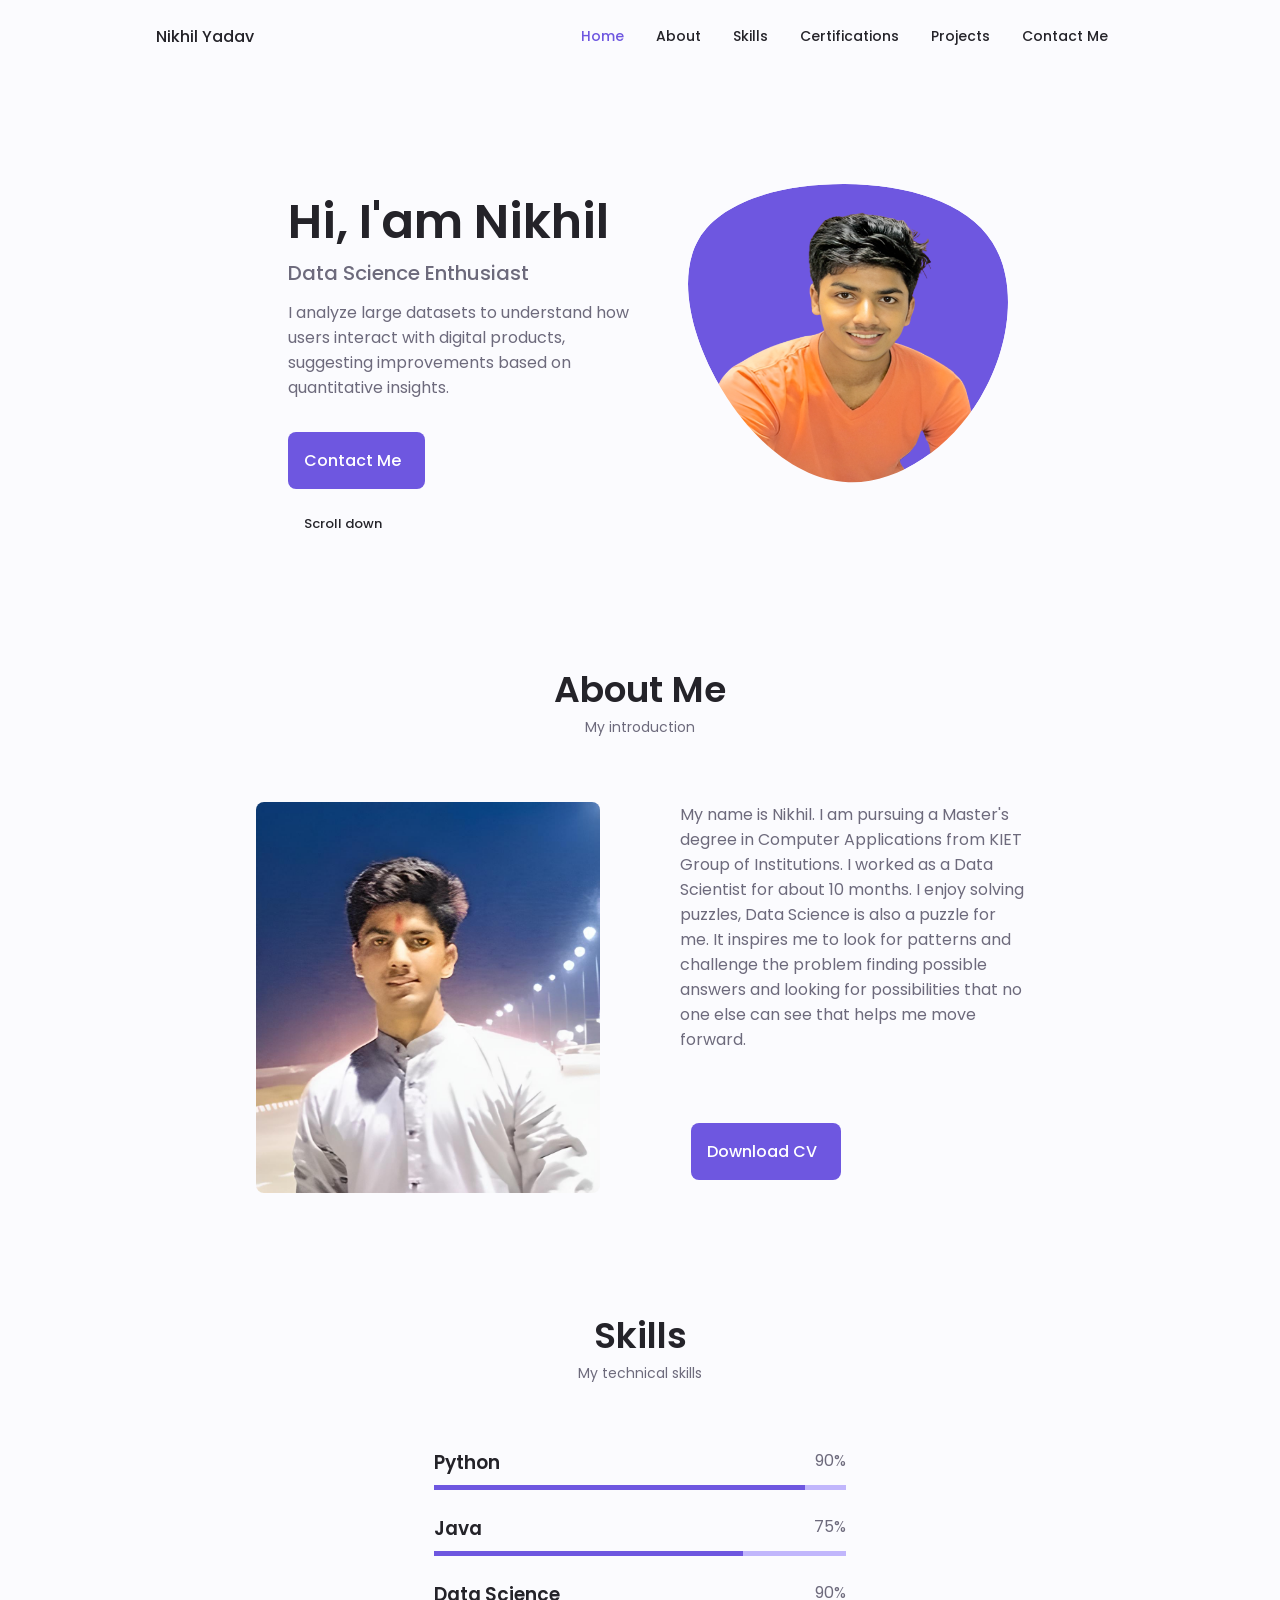
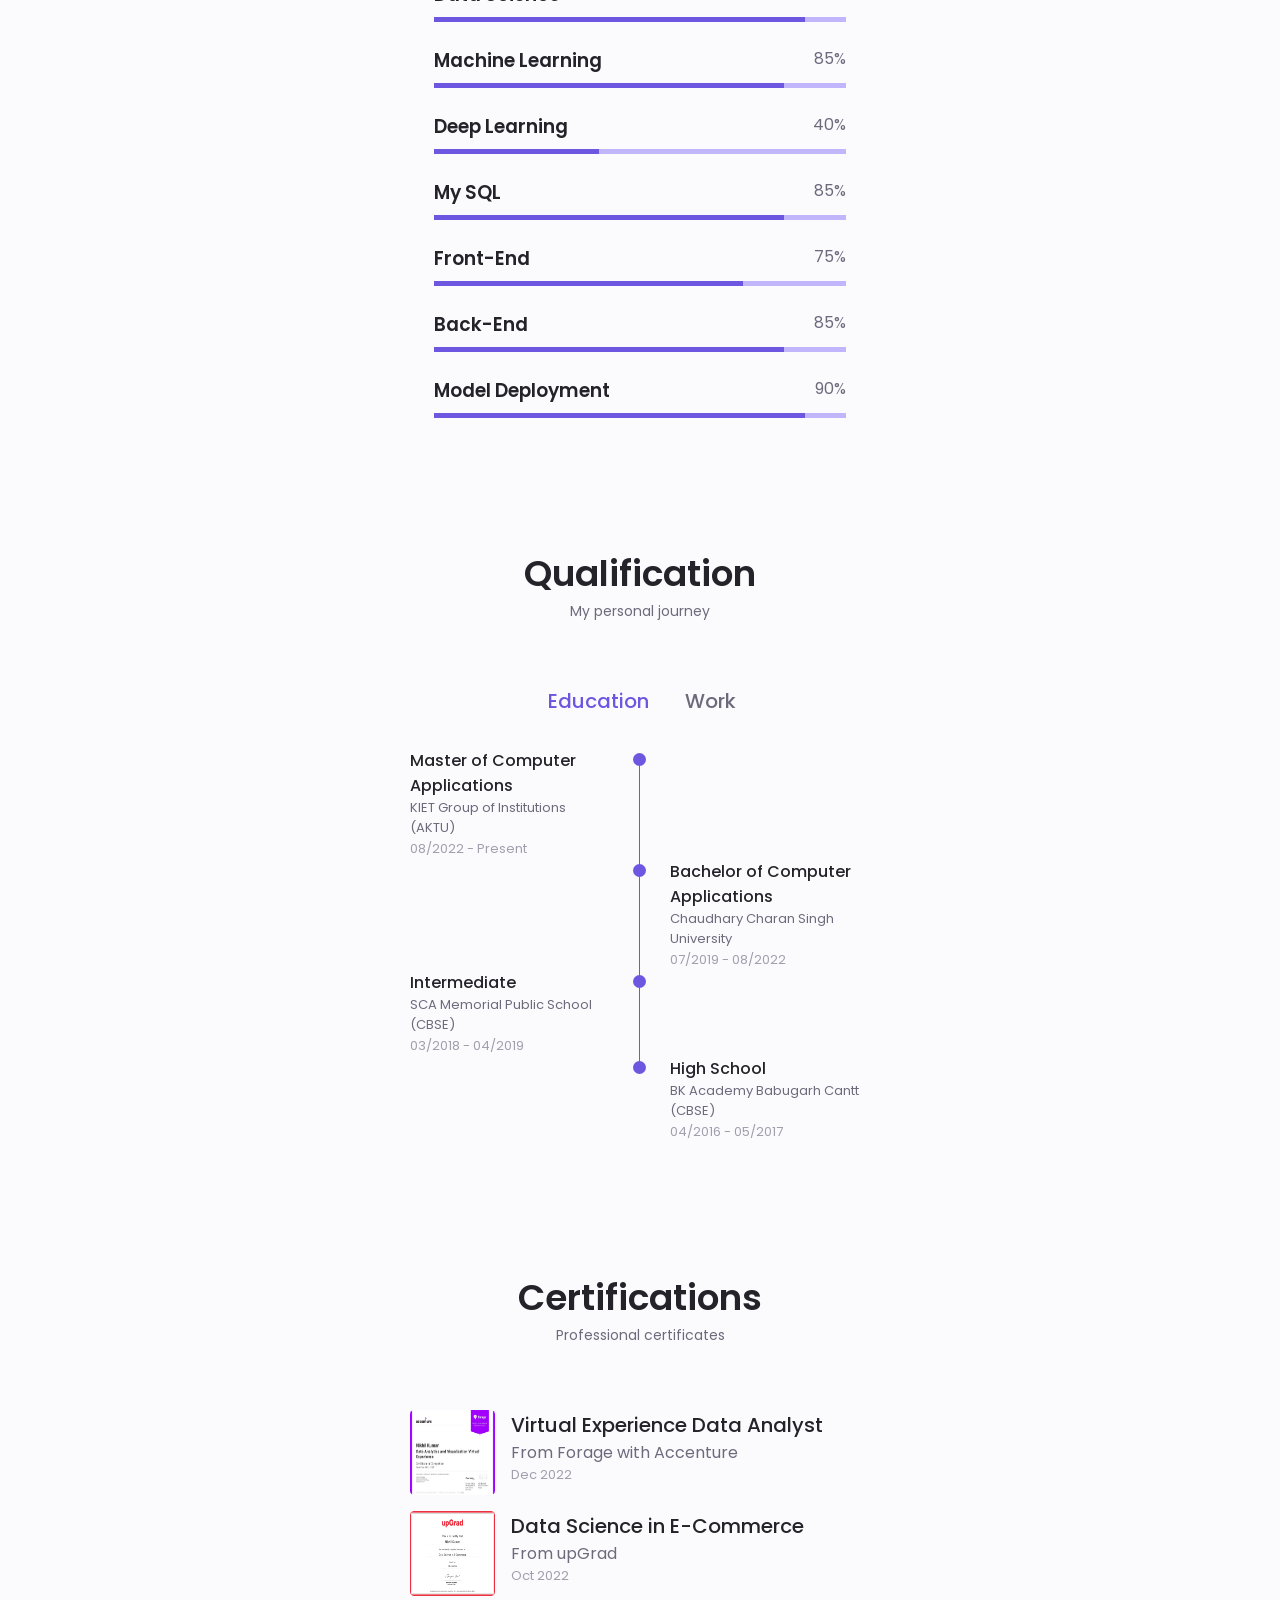
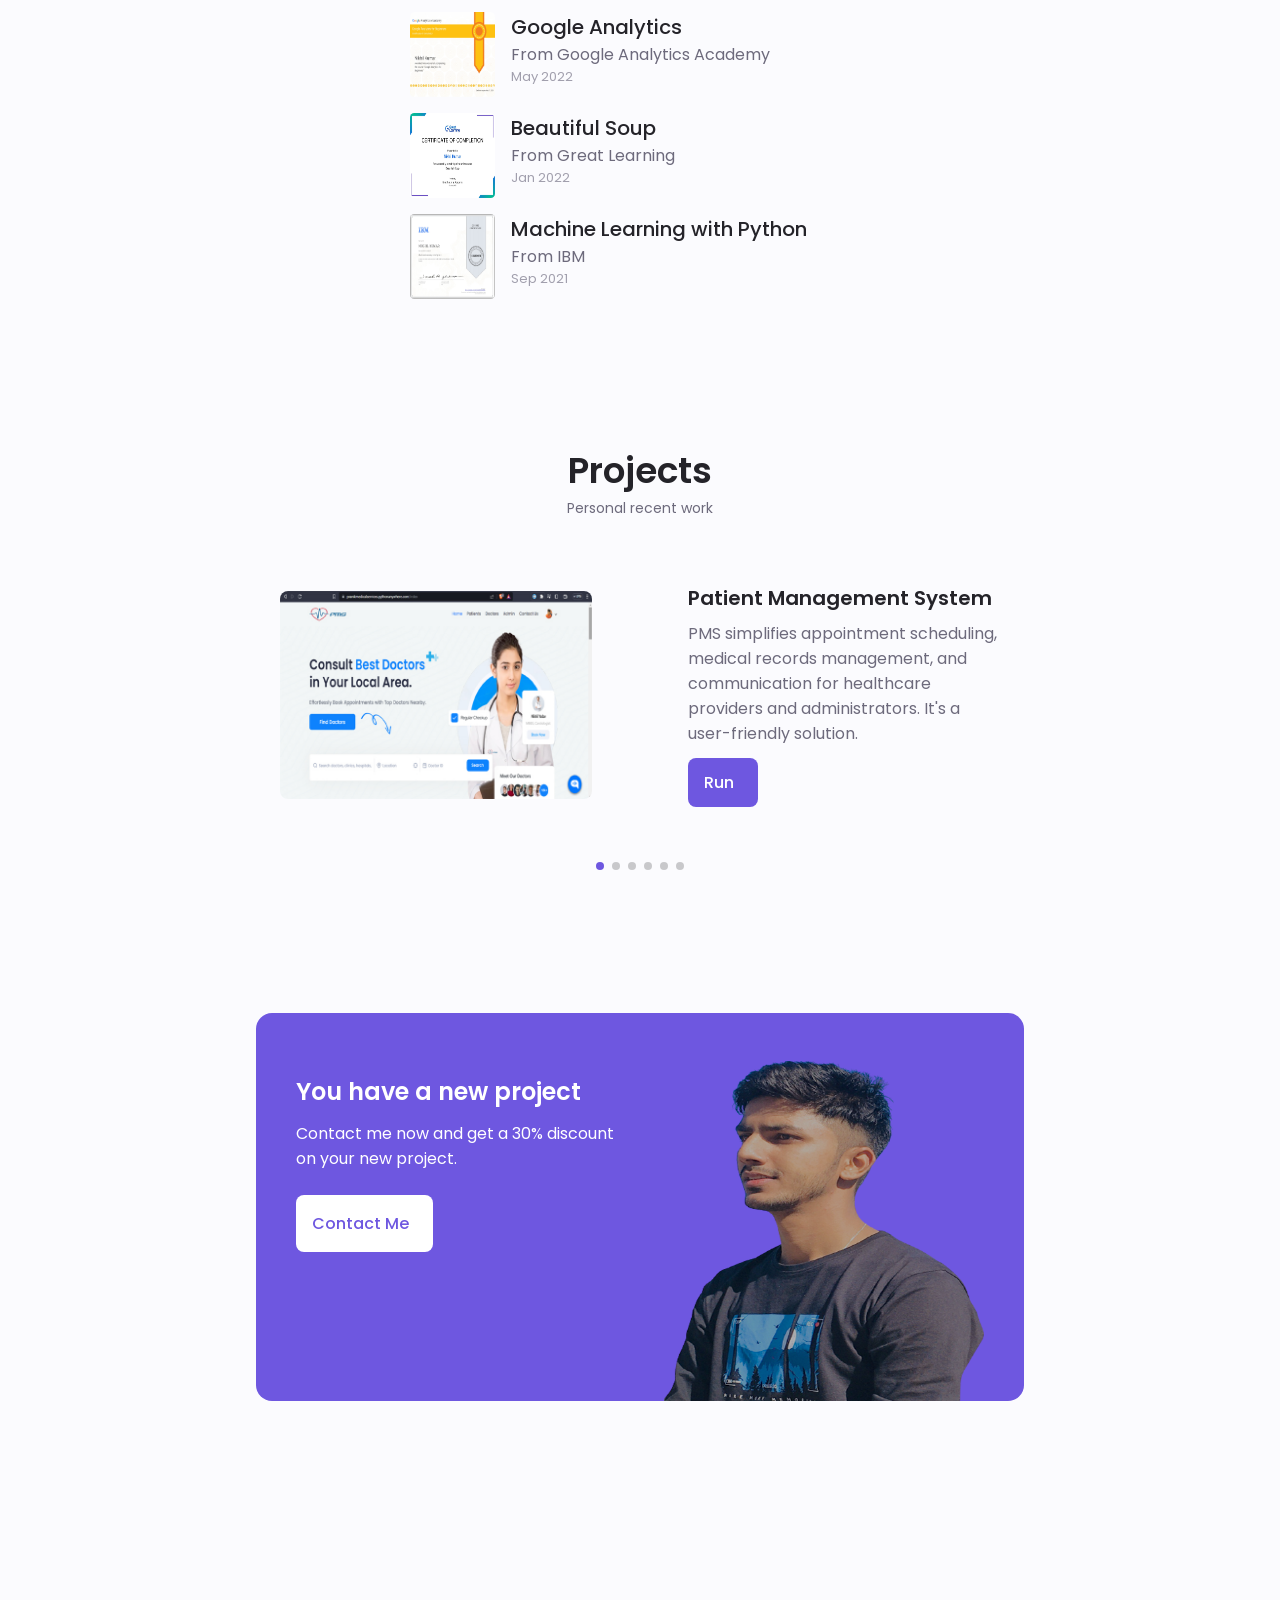
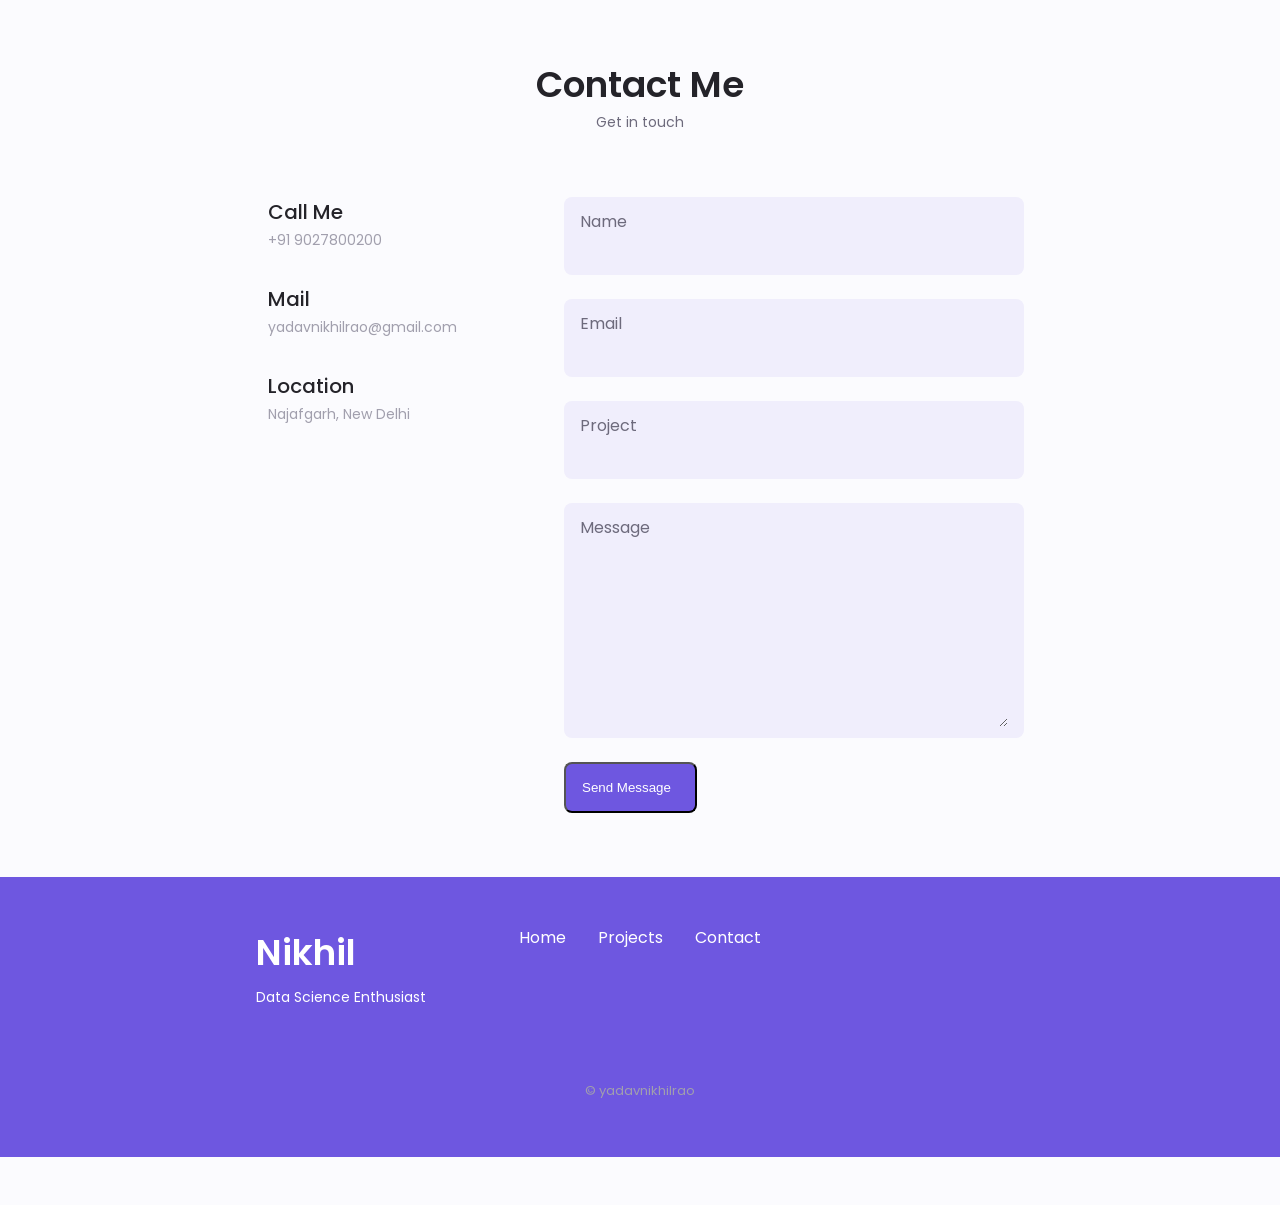
==== commit e780e642: "Update index.html" ====
--- a/index.html
+++ b/index.html
@@ -580,6 +580,19 @@
                         </div>
 
                         <!--==================== PROJECT 3 ====================-->
+                        <div class="portfolio_content grid swiper-slide">
+                            <img src="static/images/project2.jpg" class="portfolio_img">
+                                <div class="portfolio_data">
+                                <h3 class="portfolio_title">Healthcare prediction Breast Cancer Patient</h3>
+                                <p class="portfolio_description">
+                                    Compared different machine learning techniques across different performance measures. Achieved an accuracy of 98.2%.
+                                    
+                                </p>
+                                <a href="http://yadavnikhilrao.pythonanywhere.com" class="button button--flex button--small portfolio_button">
+                                    Run<i class="uil uil-arrow-right button_icon"></i>
+                                </a>
+                        </div>
+                        </div>
                     
 
                         <!--==================== PROJECT 4 ====================-->
--- a/static/css/styles.css
+++ b/static/css/styles.css
@@ -516,17 +516,11 @@
 .skills_python {
   width: 90%;
 }
-.skills_c {
-  width: 60%;
-}
-.skills_mysql {
-  width: 85%;
-}
-.skills_sa {
-  width: 80%;
-}
-.skills_dv {
+.skills_java {
   width: 75%;
+}
+.skills_ds {
+  width: 90%;
 }
 .skills_ml {
   width: 85%;
@@ -534,14 +528,17 @@
 .skills_dl {
   width: 40%;
 }
-.skills_ws {
-  width: 70%;
-}
-.skills_hc {
-  width: 80%;
+.skills_sql {
+  width: 85%;
+}
+.skills_front {
+  width: 75%;
+}
+.skills_back {
+  width: 85%;
 }
 .skills_md {
-  width: 70%;
+  width: 90%;
 }
 
 /*==================== QUALIFICATION ====================*/
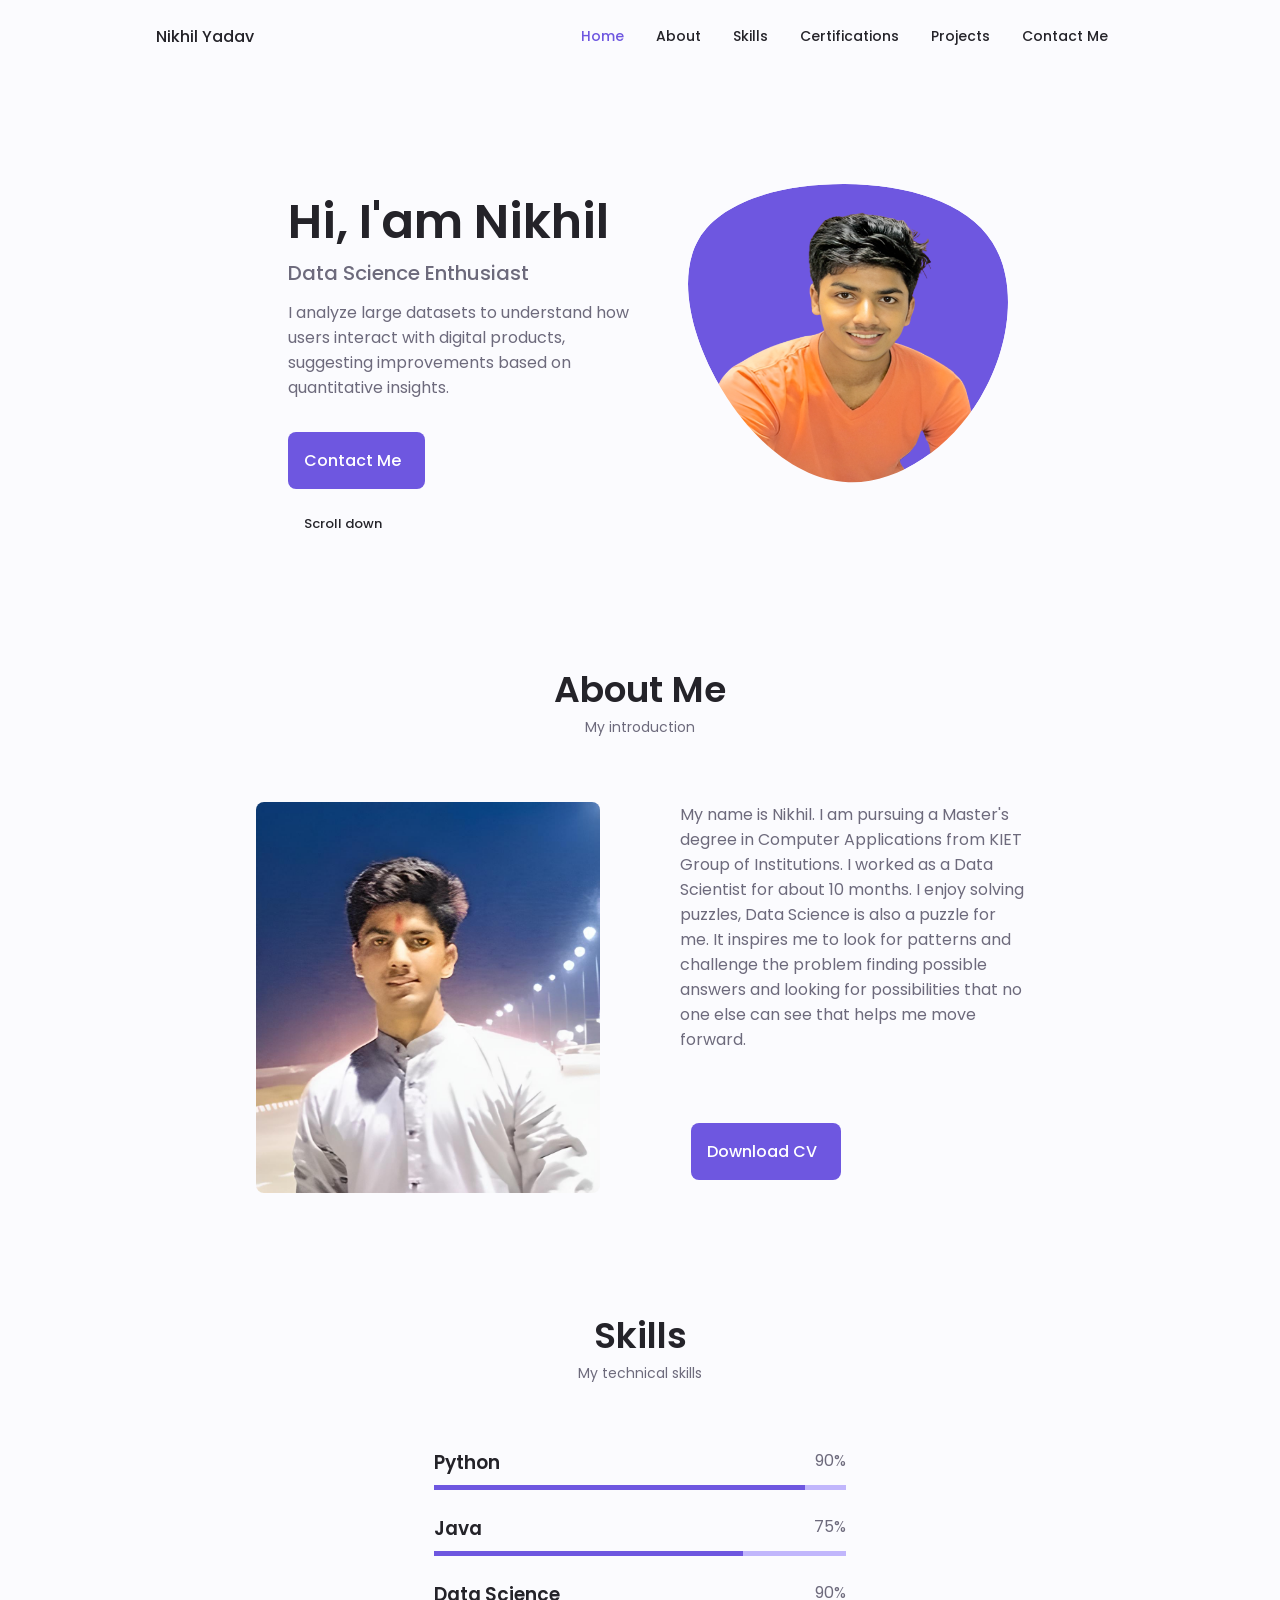
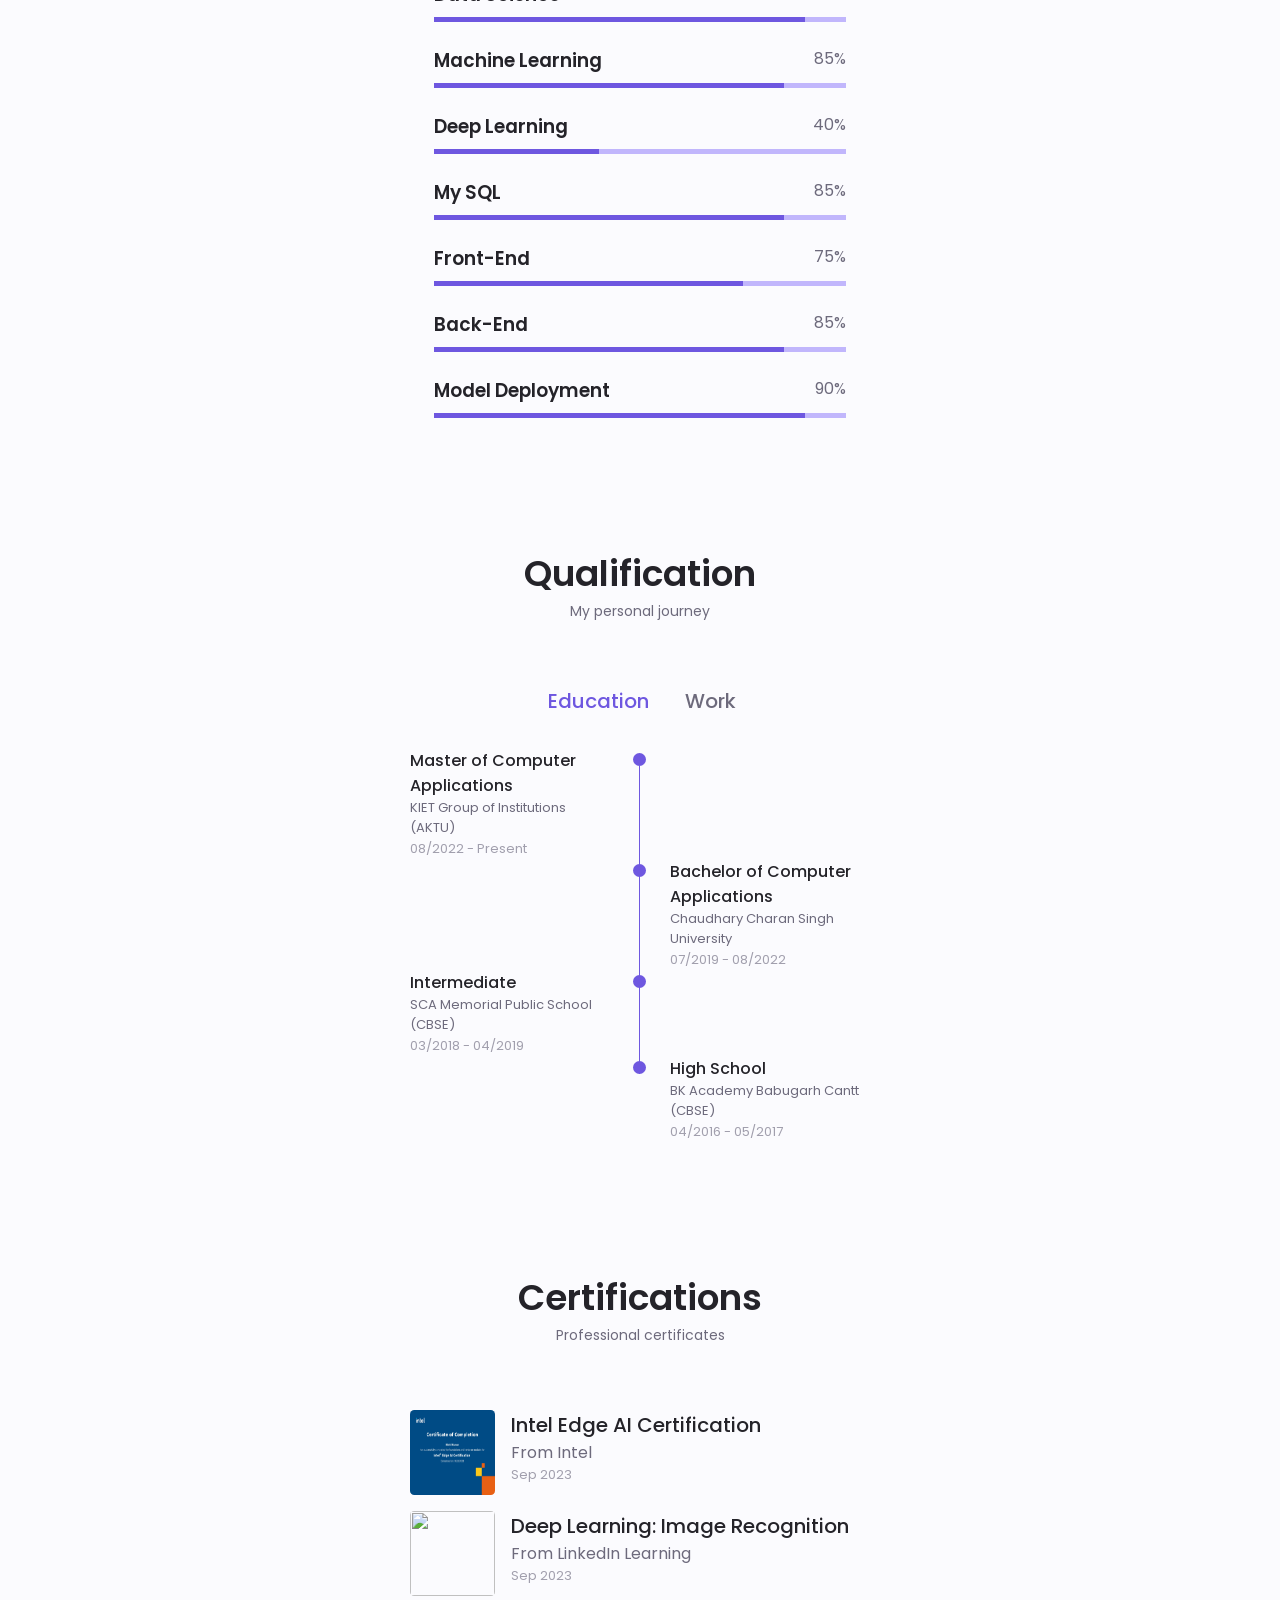
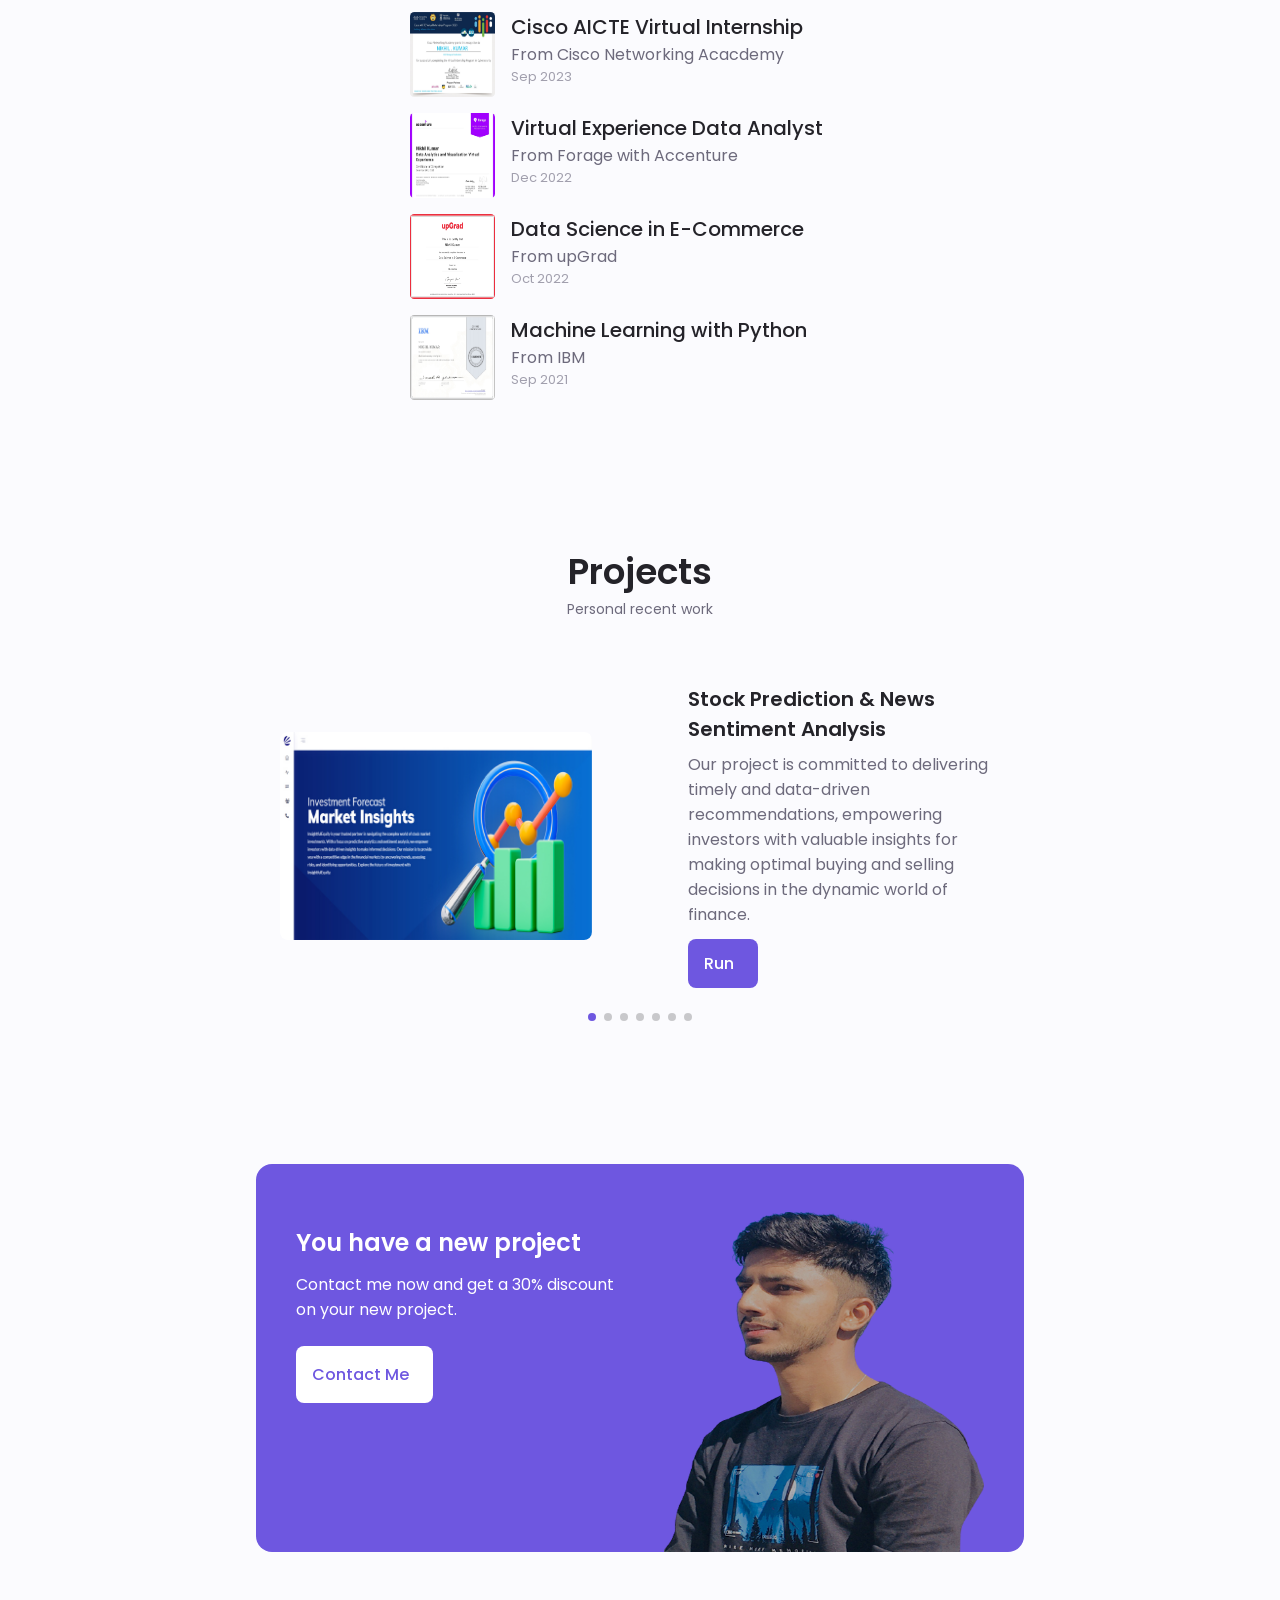
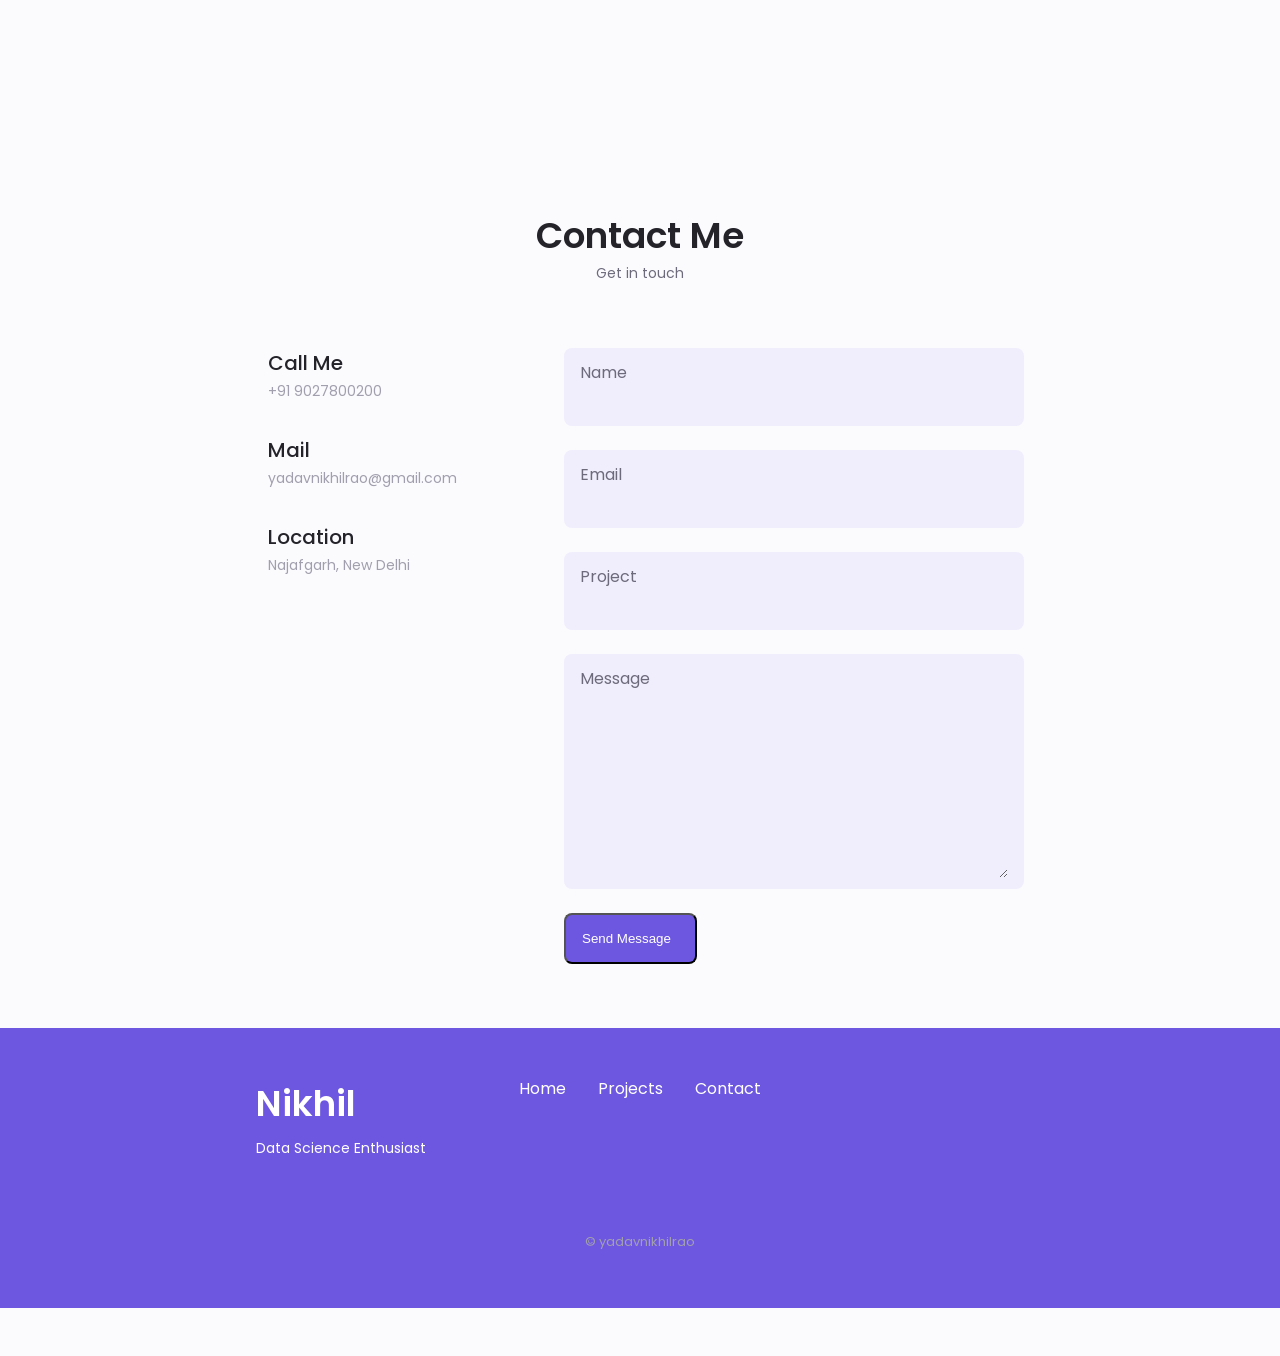
==== commit 40d2656b: "Update index.html" ====
--- a/index.html
+++ b/index.html
@@ -444,7 +444,57 @@
                 <span class="section_subtitle">Professional certificates</span>
                 <div class="certification_container container">
                     <div>
-
+                        <!--==================== Certificate 3 ====================-->
+                        <div class="certification_content">
+                            <div class="certification_data">
+                                <div class="certification_header">
+                                    <img src="static/images/certificate4 (2).jpg" alt="" class="certification_img">
+
+                                    <div>
+                                        <h3 class="certification_name">Intel Edge AI Certification</h3>
+                                        <span class="certification_from">From Intel</span>
+                                        <div class="qualification_calendar">
+                                        <i class="uil uil-calendar-alt"></i> Sep 2023
+
+                                    </div>
+                                    </div>  
+                                </div>     
+                            </div>
+                        </div>
+                        <!--==================== Certificate 3 ====================-->
+                        <div class="certification_content">
+                            <div class="certification_data">
+                                <div class="certification_header">
+                                    <img src="static/images/certificate6.jpg" alt="" class="certification_img">
+
+                                    <div>
+                                        <h3 class="certification_name">Deep Learning: Image Recognition</h3>
+                                        <span class="certification_from">From LinkedIn Learning</span>
+                                        <div class="qualification_calendar">
+                                        <i class="uil uil-calendar-alt"></i> Sep 2023
+
+                                    </div>
+                                    </div>  
+                                </div>     
+                            </div>
+                        </div>
+                         <!--==================== Certificate 4 ====================-->
+                        <div class="certification_content">
+                            <div class="certification_data">
+                                <div class="certification_header">
+                                    <img src="static/images/certificate3 (2).jpg" alt="" class="certification_img">
+                                    
+                                    <div>
+                                        <h3 class="certification_name">Cisco AICTE Virtual Internship</h3>
+                                        <span class="certification_from">From Cisco Networking Acacdemy</span>
+                                        <div class="qualification_calendar">
+                                        <i class="uil uil-calendar-alt"></i> Sep 2023
+                                    </div>
+                                    </div>
+
+                                </div> 
+                            </div>
+                        </div>
                         <!--==================== Certificate 1 ====================-->
                         <div class="certification_content">
                             <div class="certification_data">
@@ -483,42 +533,6 @@
                             </div>
                         </div>
 
-                        <!--==================== Certificate 3 ====================-->
-                        <div class="certification_content">
-                            <div class="certification_data">
-                                <div class="certification_header">
-                                    <img src="static/images/certificate3.jpg" alt="" class="certification_img">
-
-                                    <div>
-                                        <h3 class="certification_name">Google Analytics</h3>
-                                        <span class="certification_from">From Google Analytics Academy</span>
-                                        <div class="qualification_calendar">
-                                        <i class="uil uil-calendar-alt"></i> May 2022
-
-                                    </div>
-                                    </div>  
-                                </div>     
-                            </div>
-                        </div>
-
-                        <!--==================== Certificate 4 ====================-->
-                        <div class="certification_content">
-                            <div class="certification_data">
-                                <div class="certification_header">
-                                    <img src="static/images/certificate4.jpg" alt="" class="certification_img">
-                                    
-                                    <div>
-                                        <h3 class="certification_name">Beautiful Soup</h3>
-                                        <span class="certification_from">From Great Learning</span>
-                                        <div class="qualification_calendar">
-                                        <i class="uil uil-calendar-alt"></i> Jan 2022
-                                    </div>
-                                    </div>
-
-                                </div> 
-                            </div>
-                        </div>
-
                         <!--==================== Certificate 5 ====================-->
                         <div class="certification_content">
                             <div class="certification_data">
@@ -550,7 +564,21 @@
                 <div class="portfolio_container container swiper mySwiper">
                     <div class="swiper-wrapper">
 
-                         <!--==================== PROJECT 1 ====================-->
+                        <!--==================== PROJECT 1 ====================-->
+                        <div class="portfolio_content grid swiper-slide">
+                            <img src="static/images/project02.jpg" class="portfolio_img">
+                                <div class="portfolio_data">
+                                <h3 class="portfolio_title">Stock Prediction & News Sentiment Analysis</h3>
+                                <p class="portfolio_description">
+                                    Our project is committed to delivering timely and data-driven recommendations, empowering investors with valuable insights for making optimal buying and selling decisions in the dynamic world of finance.  
+                                </p>
+                                <a href="https://insightfulequity.pythonanywhere.com" class="button button--flex button--small portfolio_button">
+                                    Run<i class="uil uil-arrow-right button_icon"></i>
+                                </a>
+                        </div>
+                        </div>
+
+                        <!--==================== PROJECT 2 ====================-->
                         <div class="portfolio_content grid swiper-slide">
                             <img src="static/images/project01.jpg" class="portfolio_img">
                                 <div class="portfolio_data">
@@ -563,7 +591,6 @@
                                 </a>
                         </div>
                         </div>
-
 
                         <!--==================== PROJECT 2 ====================-->
                         <div class="portfolio_content grid swiper-slide">
@@ -581,14 +608,15 @@
 
                         <!--==================== PROJECT 3 ====================-->
                         <div class="portfolio_content grid swiper-slide">
-                            <img src="static/images/project2.jpg" class="portfolio_img">
+                            <img src="static/images/project8.jpg" class="portfolio_img">
                                 <div class="portfolio_data">
-                                <h3 class="portfolio_title">Healthcare prediction Breast Cancer Patient</h3>
+                                <h3 class="portfolio_title">ITLearnix Training Institute</h3>
                                 <p class="portfolio_description">
-                                    Compared different machine learning techniques across different performance measures. Achieved an accuracy of 98.2%.
+                                    Empowering Minds through Comprehensive Technical Training and Professional Development Programs for Higher Secondary Students and Professionals.
+
                                     
                                 </p>
-                                <a href="http://yadavnikhilrao.pythonanywhere.com" class="button button--flex button--small portfolio_button">
+                                <a href="http://itlearnix.pythonanywhere.com" class="button button--flex button--small portfolio_button">
                                     Run<i class="uil uil-arrow-right button_icon"></i>
                                 </a>
                         </div>
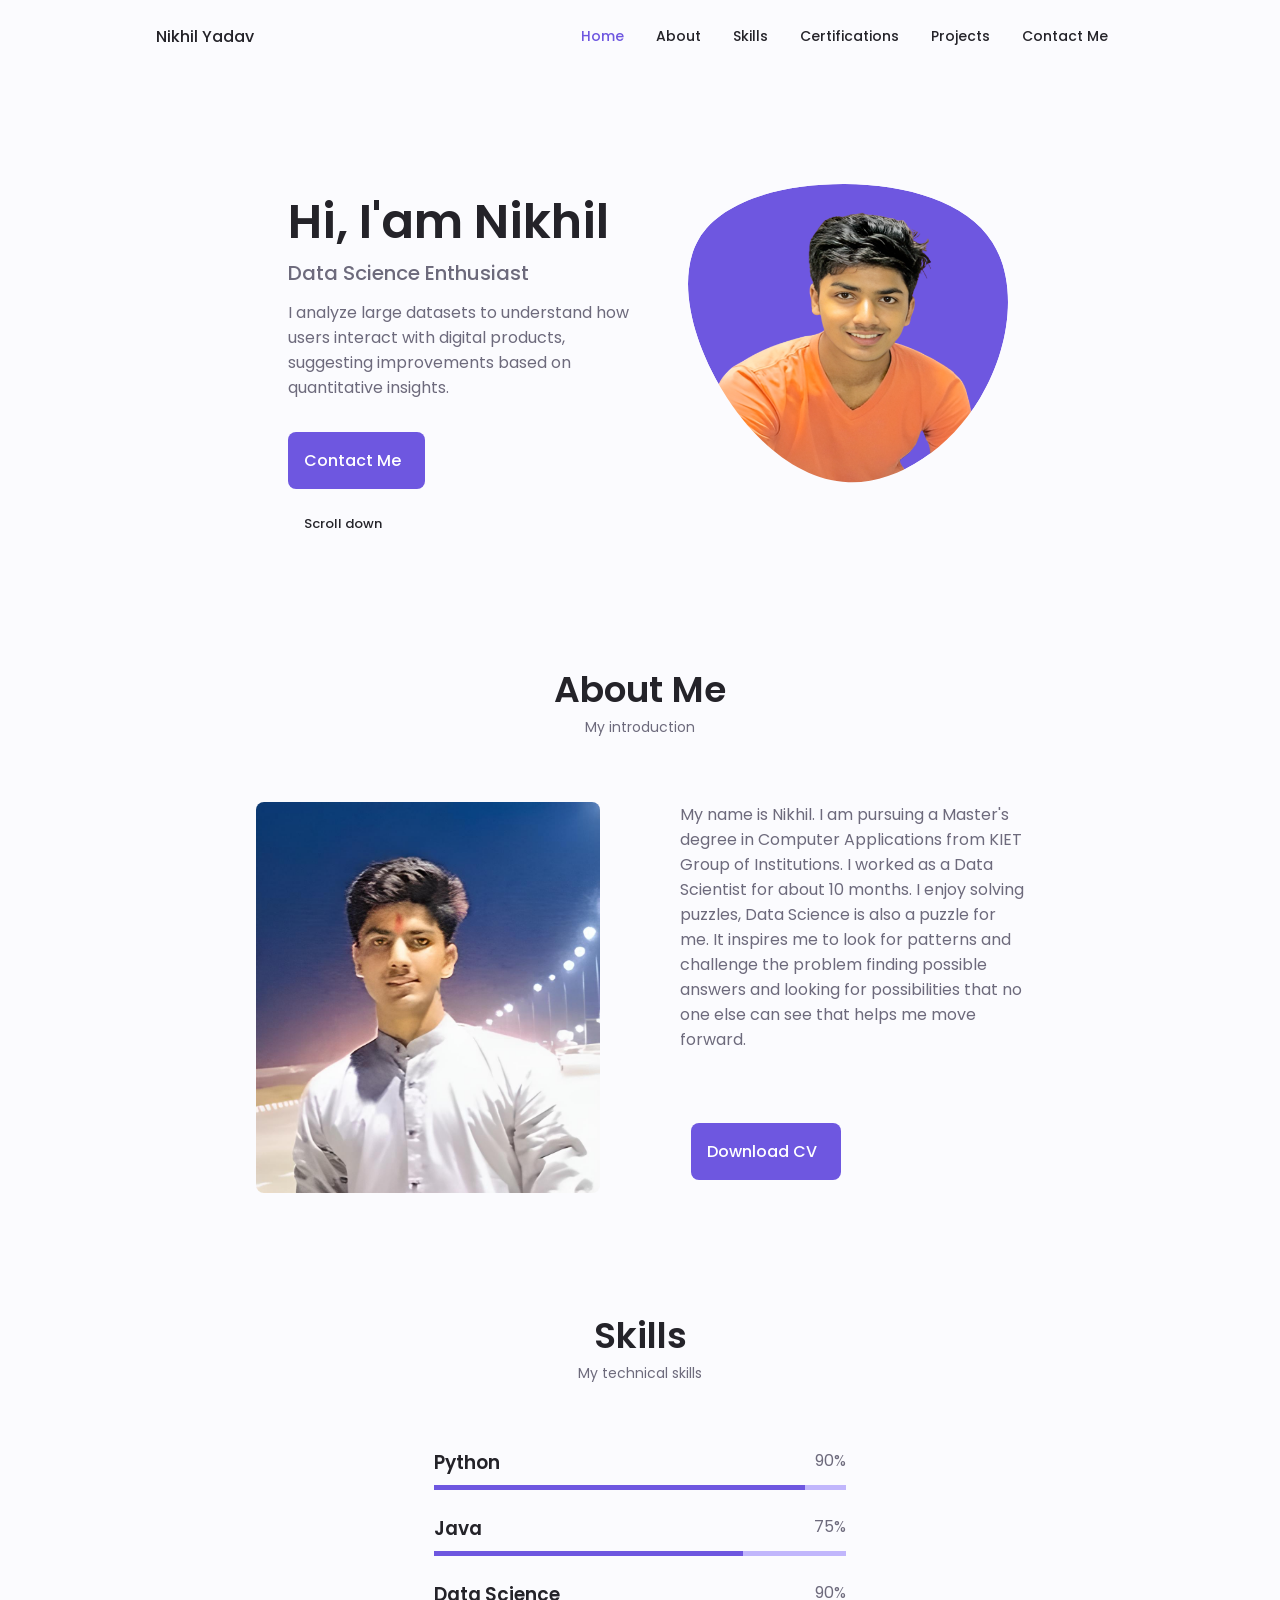
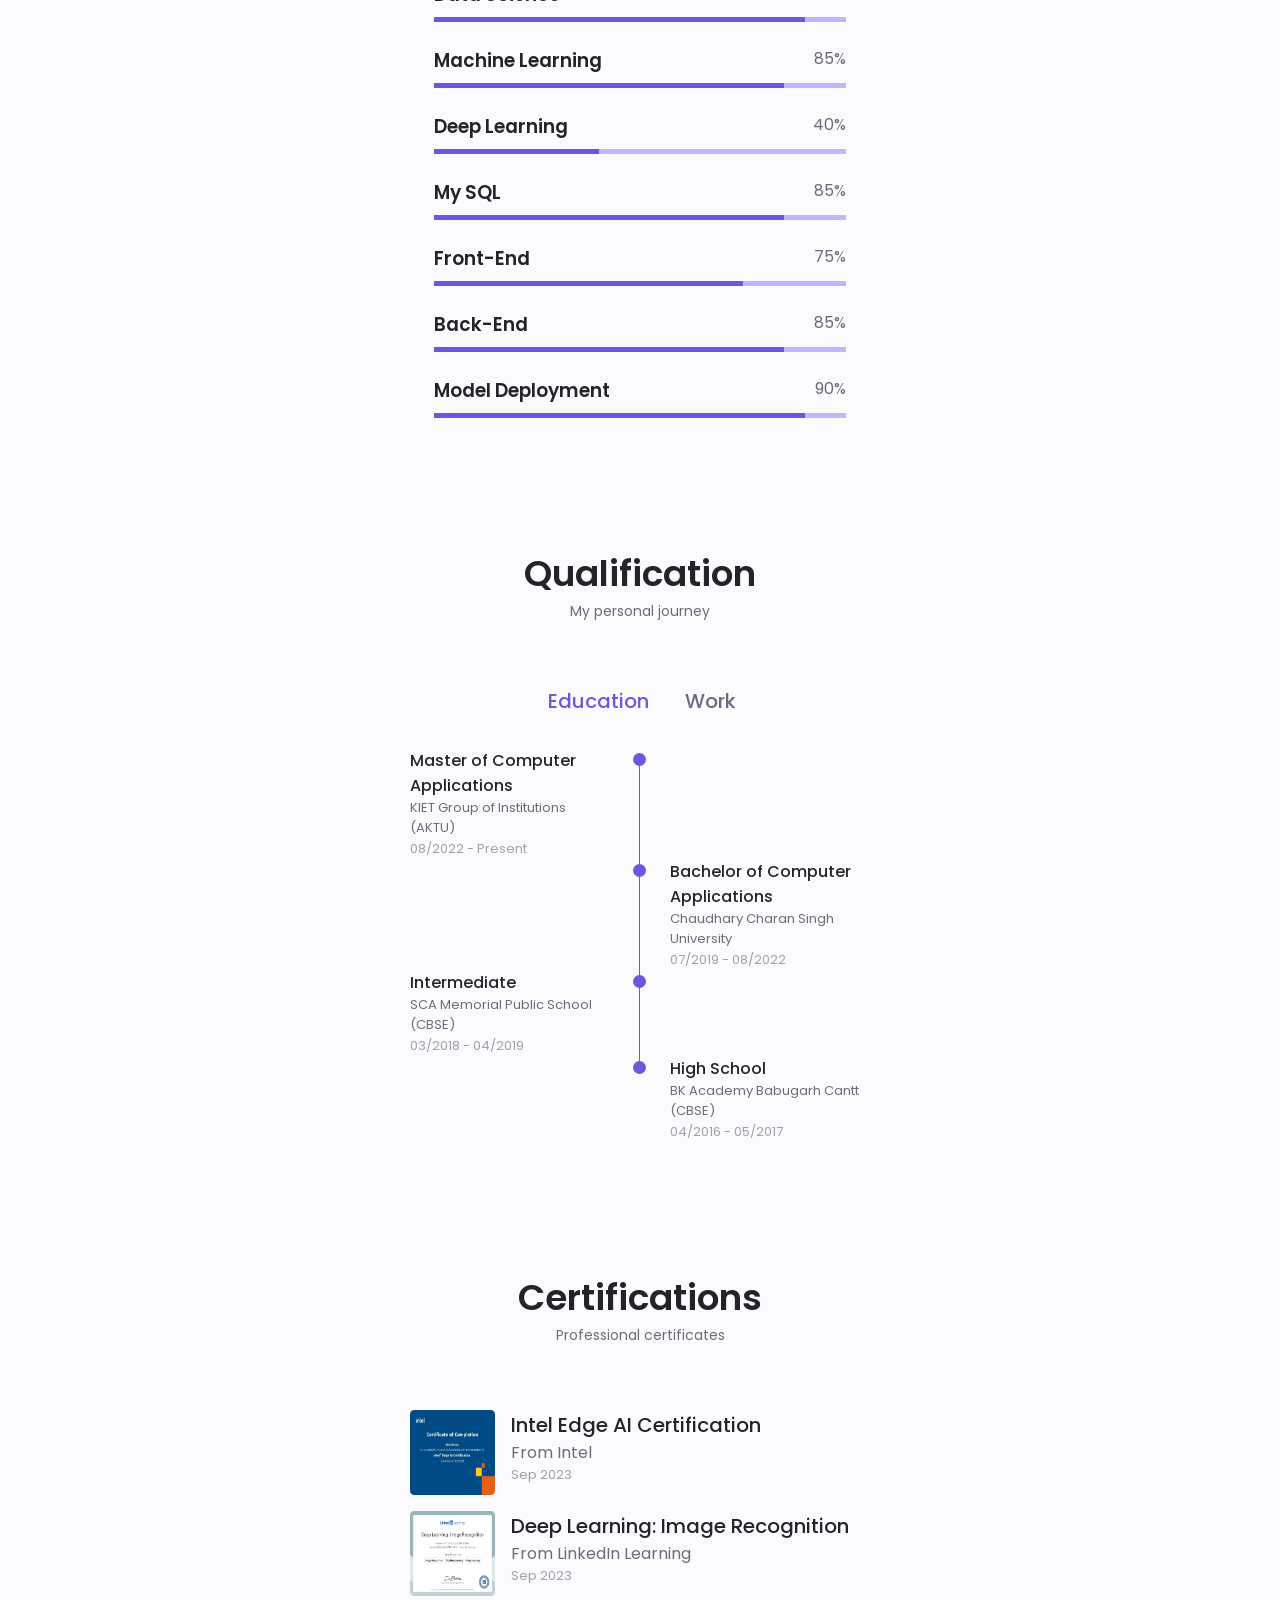
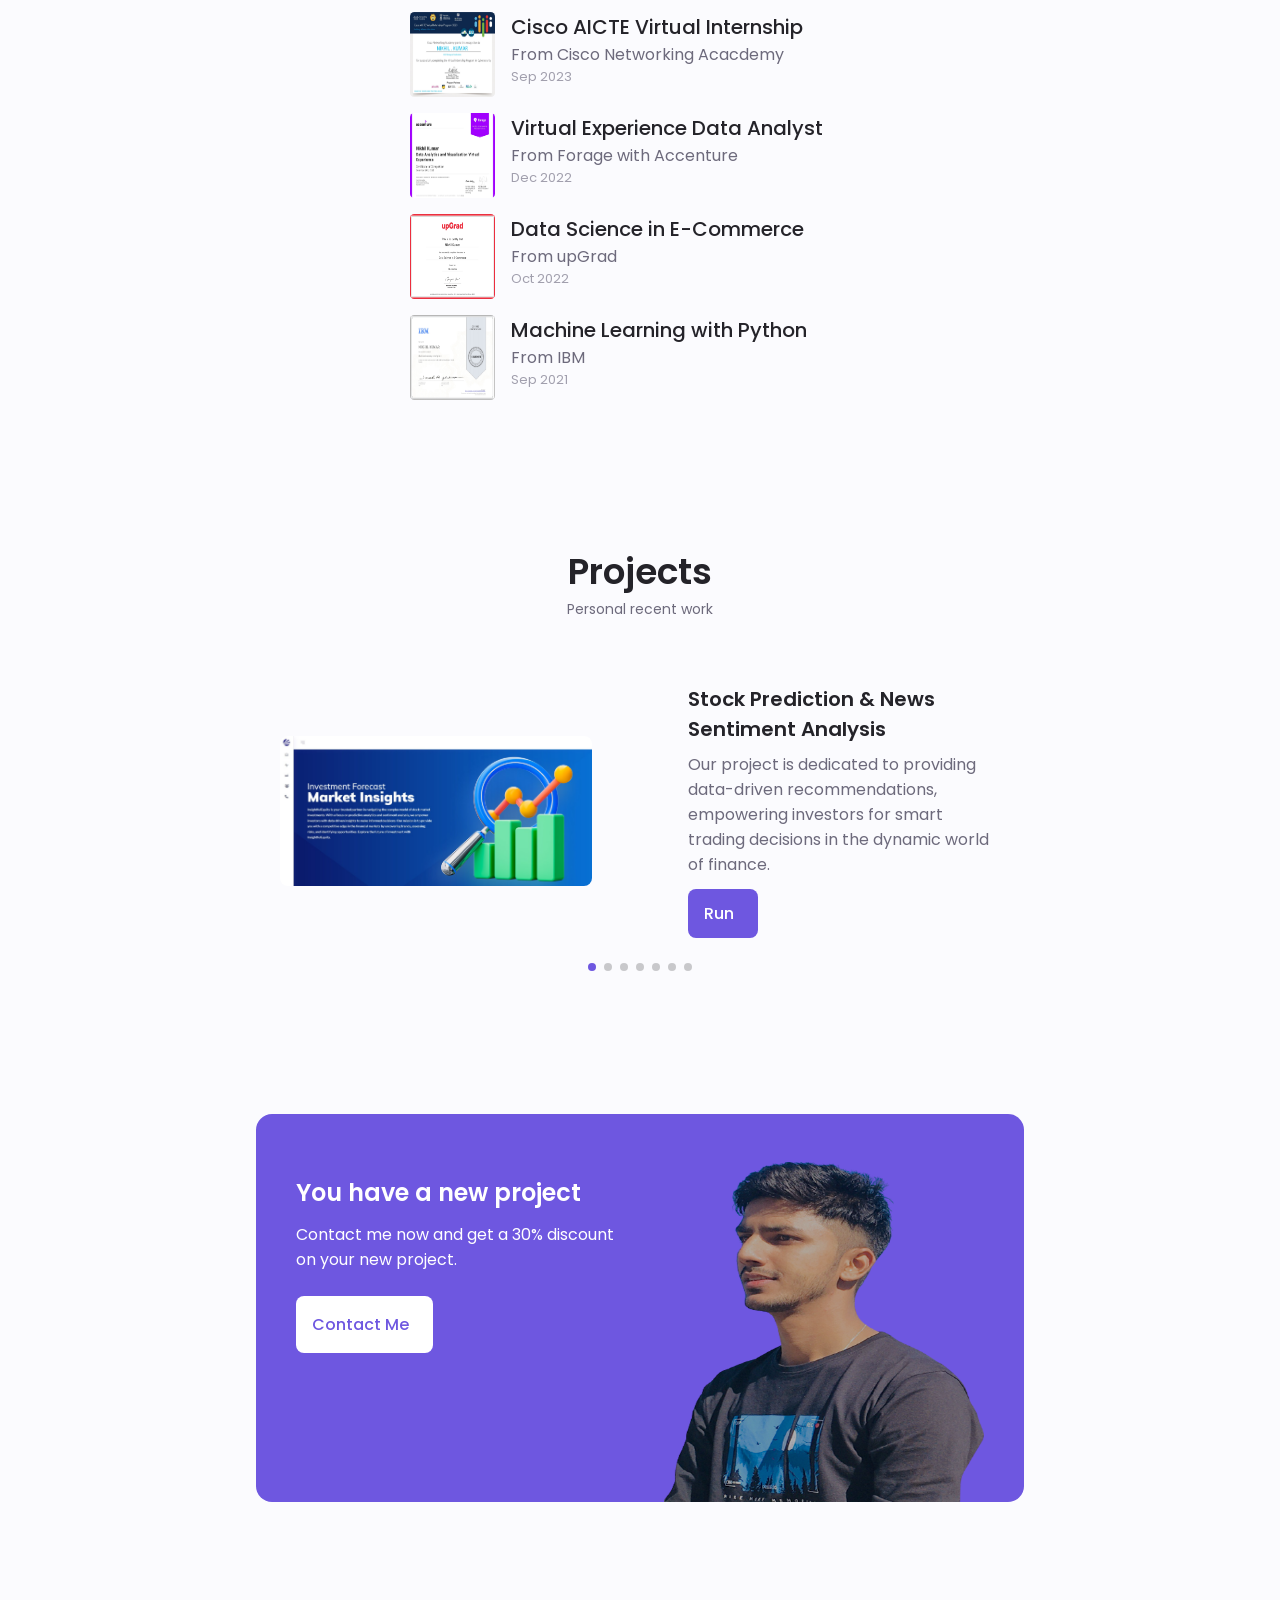
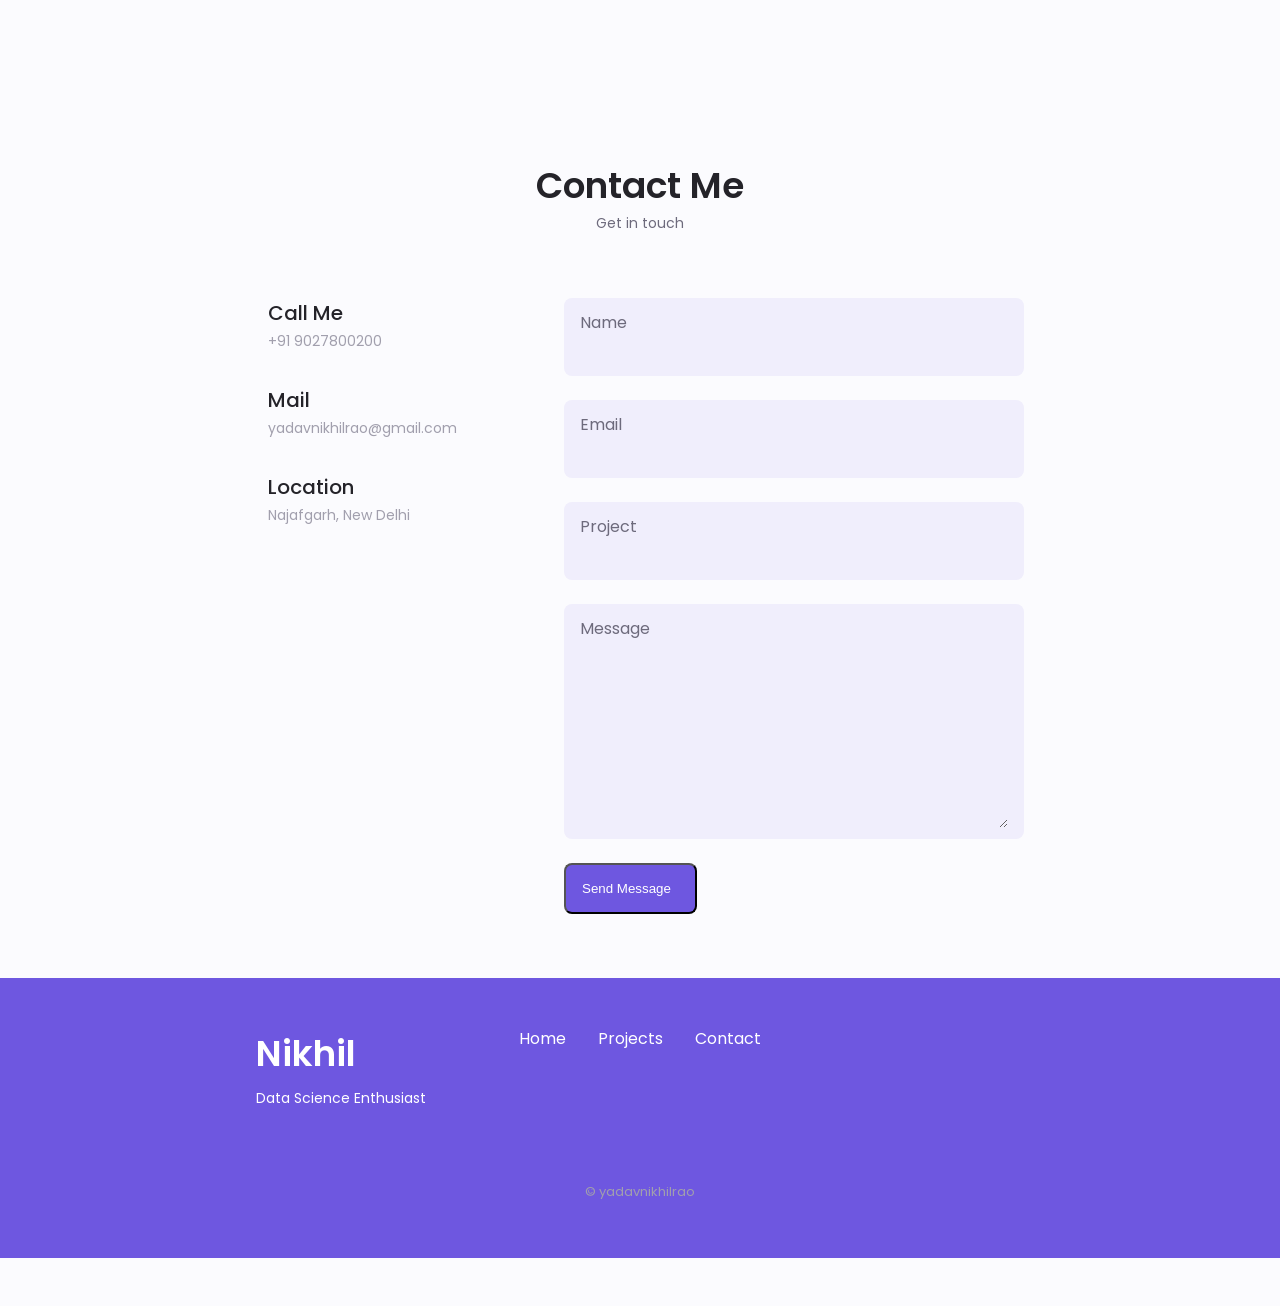
==== commit 5c024b94: "Update index.html" ====
--- a/index.html
+++ b/index.html
@@ -570,7 +570,7 @@
                                 <div class="portfolio_data">
                                 <h3 class="portfolio_title">Stock Prediction & News Sentiment Analysis</h3>
                                 <p class="portfolio_description">
-                                    Our project is committed to delivering timely and data-driven recommendations, empowering investors with valuable insights for making optimal buying and selling decisions in the dynamic world of finance.  
+                                    Our project is dedicated to providing data-driven recommendations, empowering investors for smart trading decisions in the dynamic world of finance.  
                                 </p>
                                 <a href="https://insightfulequity.pythonanywhere.com" class="button button--flex button--small portfolio_button">
                                     Run<i class="uil uil-arrow-right button_icon"></i>
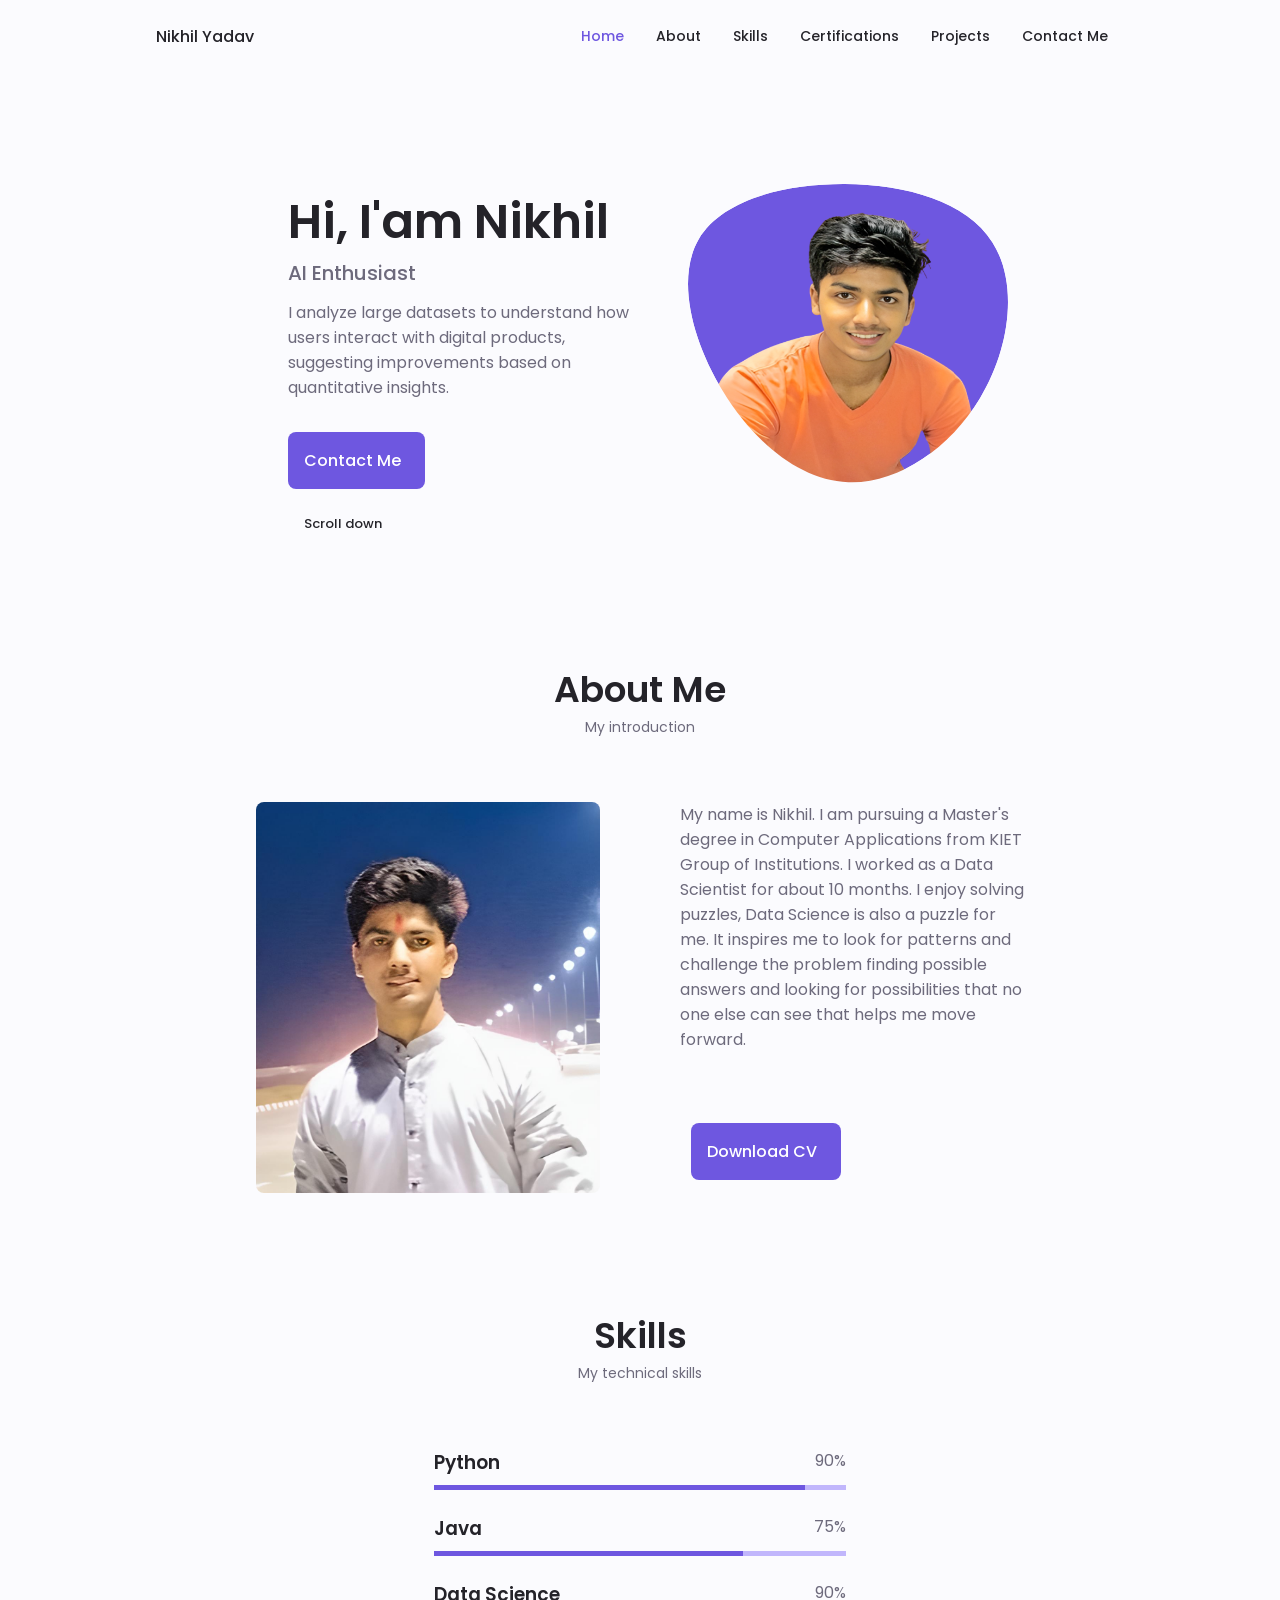
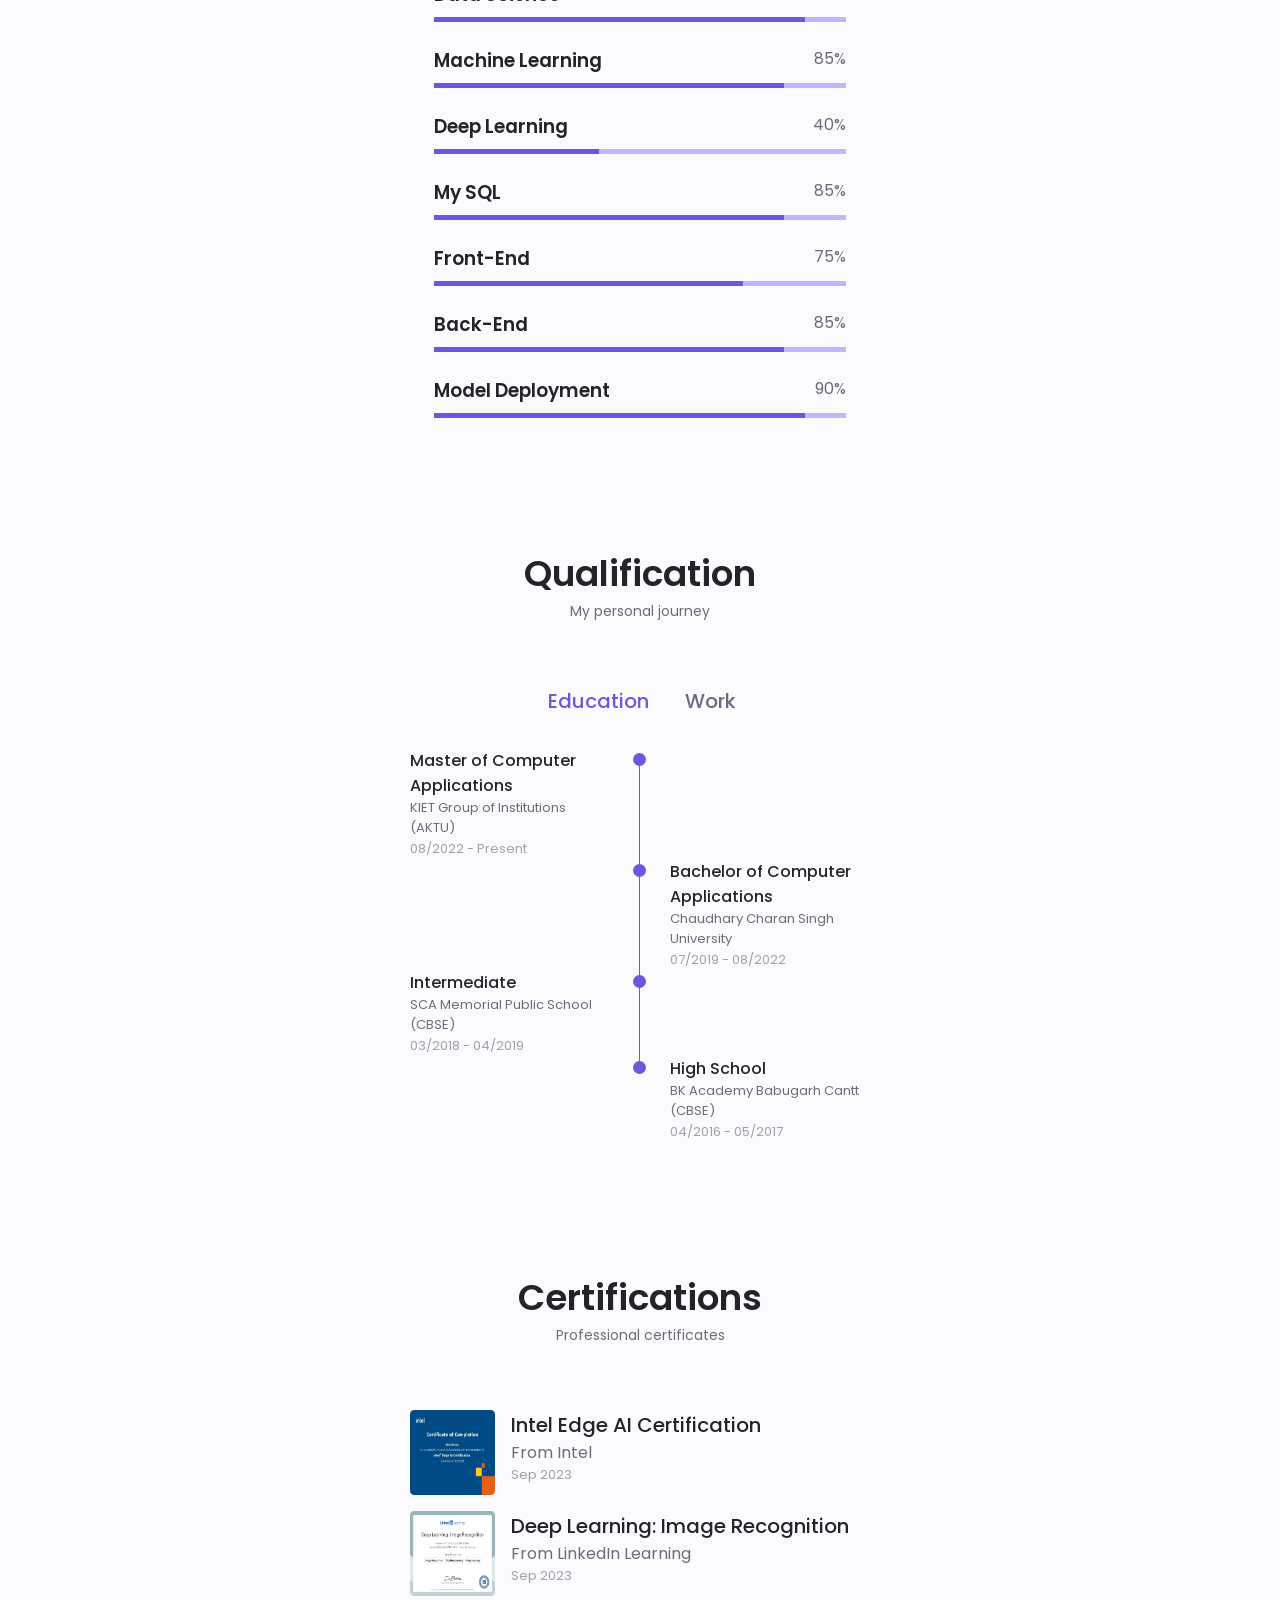
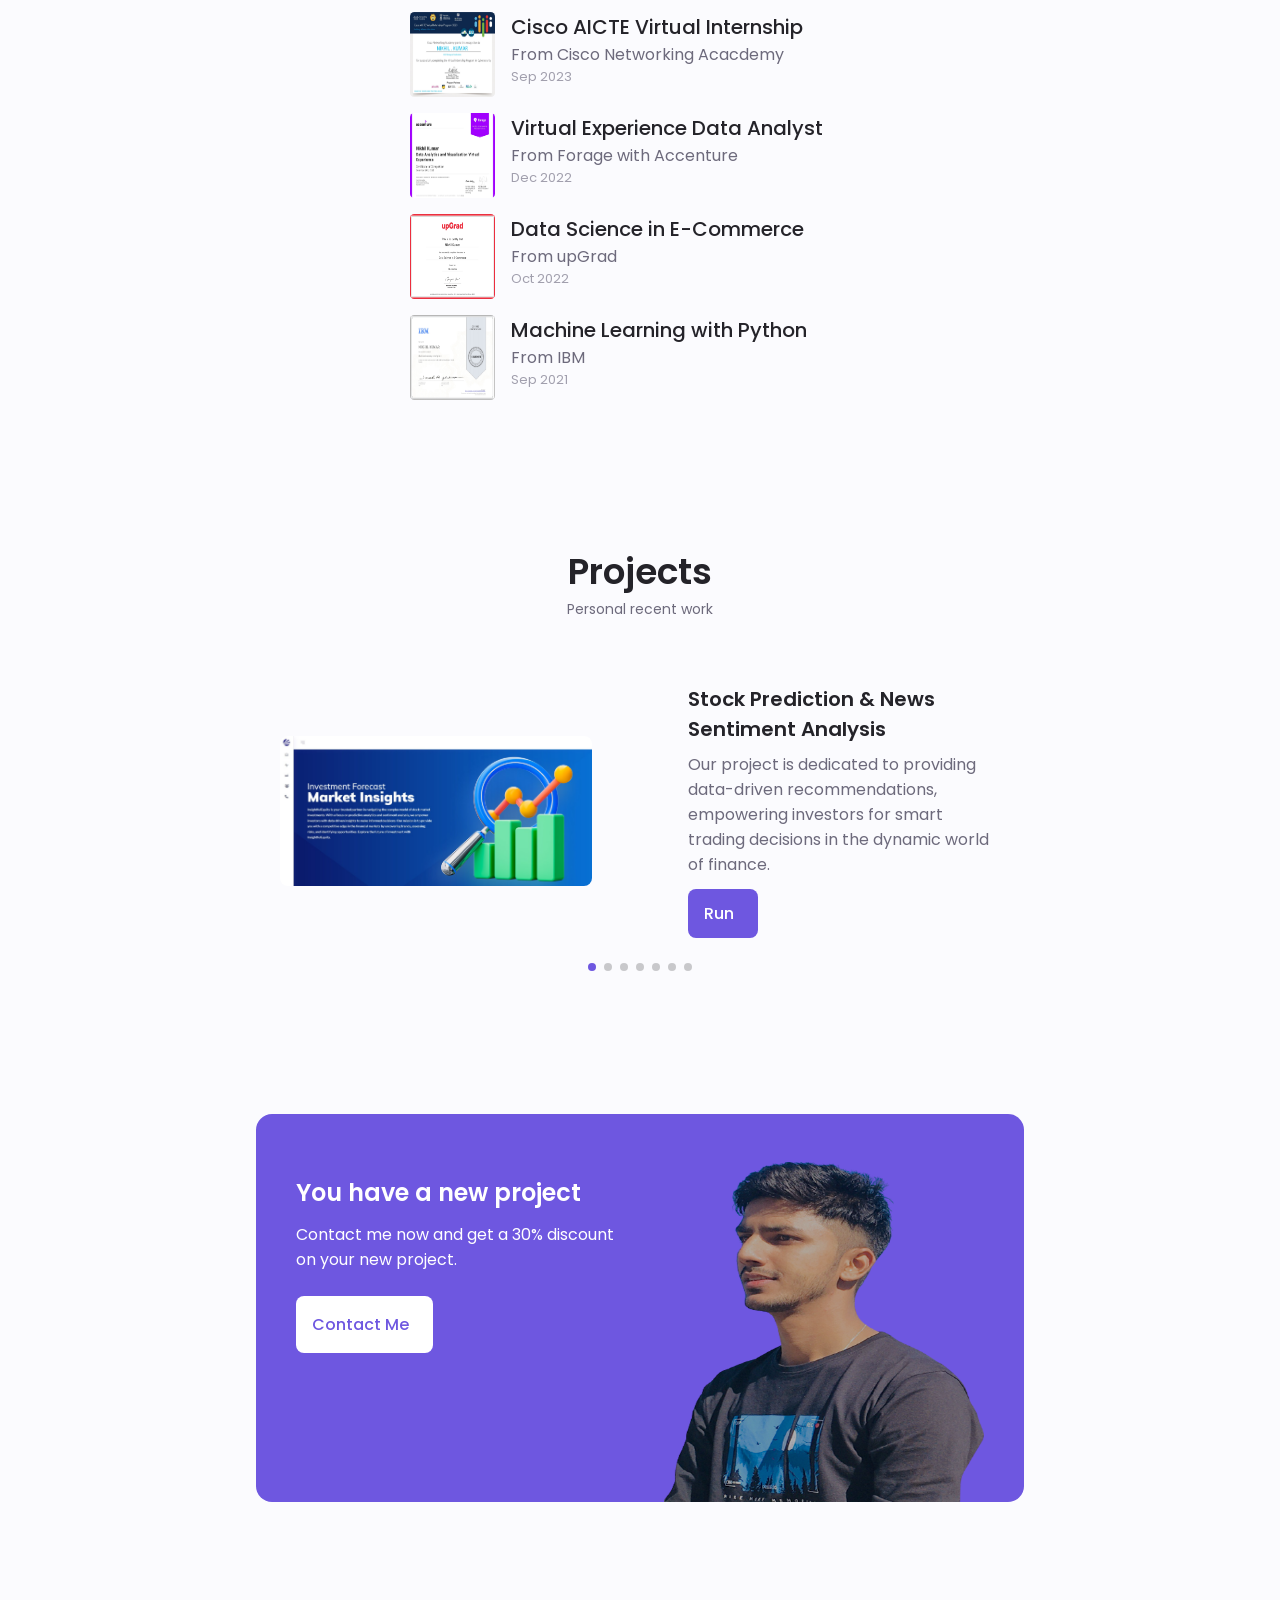
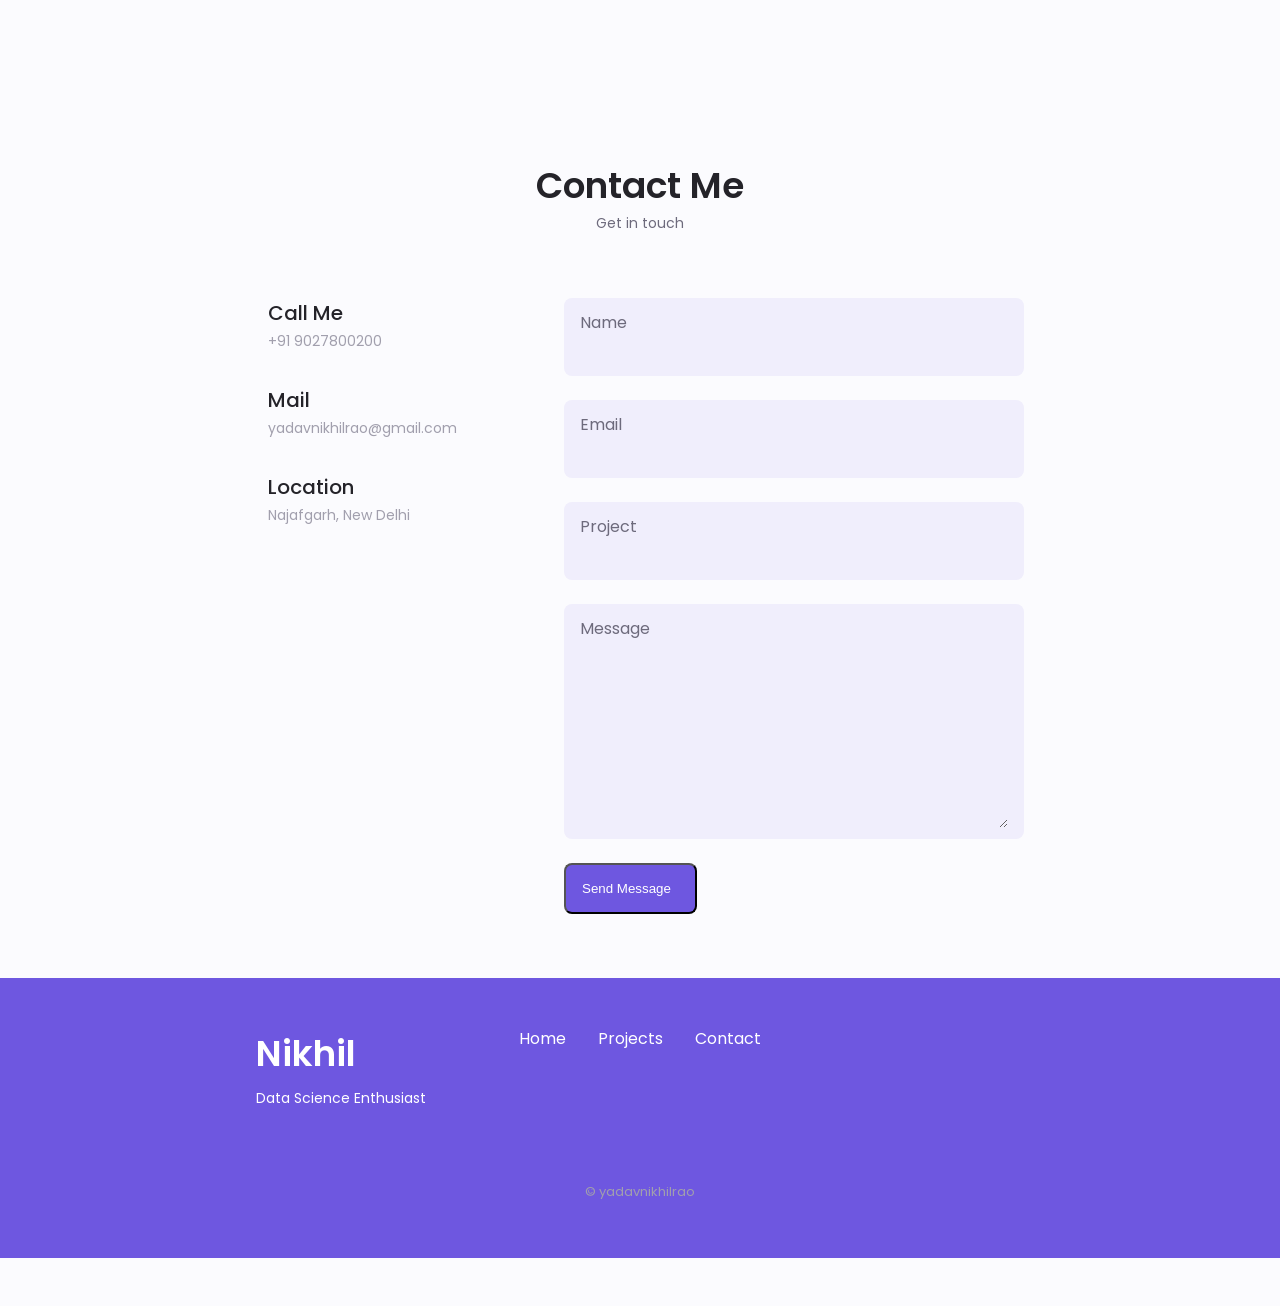
==== commit 08ba8475: "Update index.html" ====
--- a/index.html
+++ b/index.html
@@ -121,7 +121,7 @@
     
                     <div class="home_data">
                         <h1 class="home_title">Hi, I'am Nikhil</h1>
-                        <h3 class="home_subtitle">Data Science Enthusiast</h3>
+                        <h3 class="home_subtitle">AI Enthusiast</h3>
                         <p class="home_description">I analyze large datasets to understand how users interact with digital products, suggesting improvements based on quantitative insights.</p>
                         <a href="#contact" class="button button--flex">
                            Contact Me <i class="uil uil-comment-add button_icon"></i>
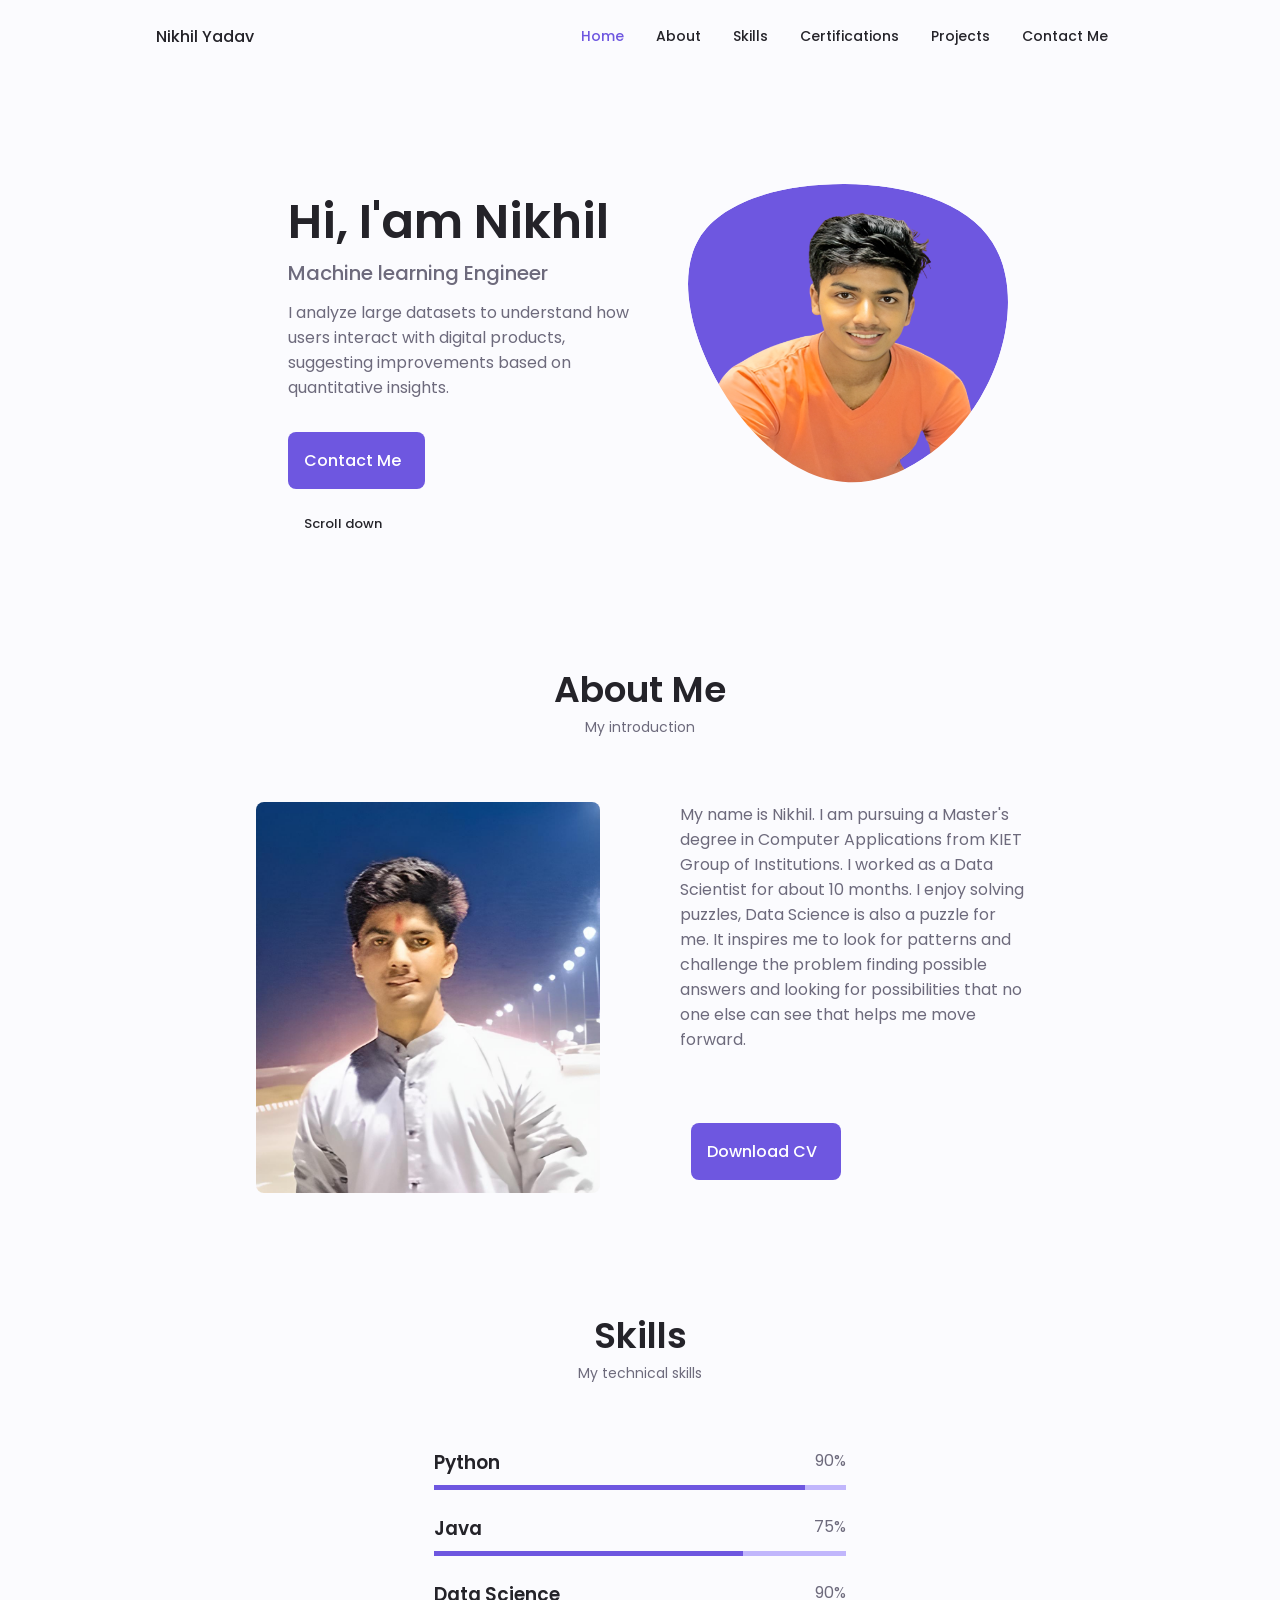
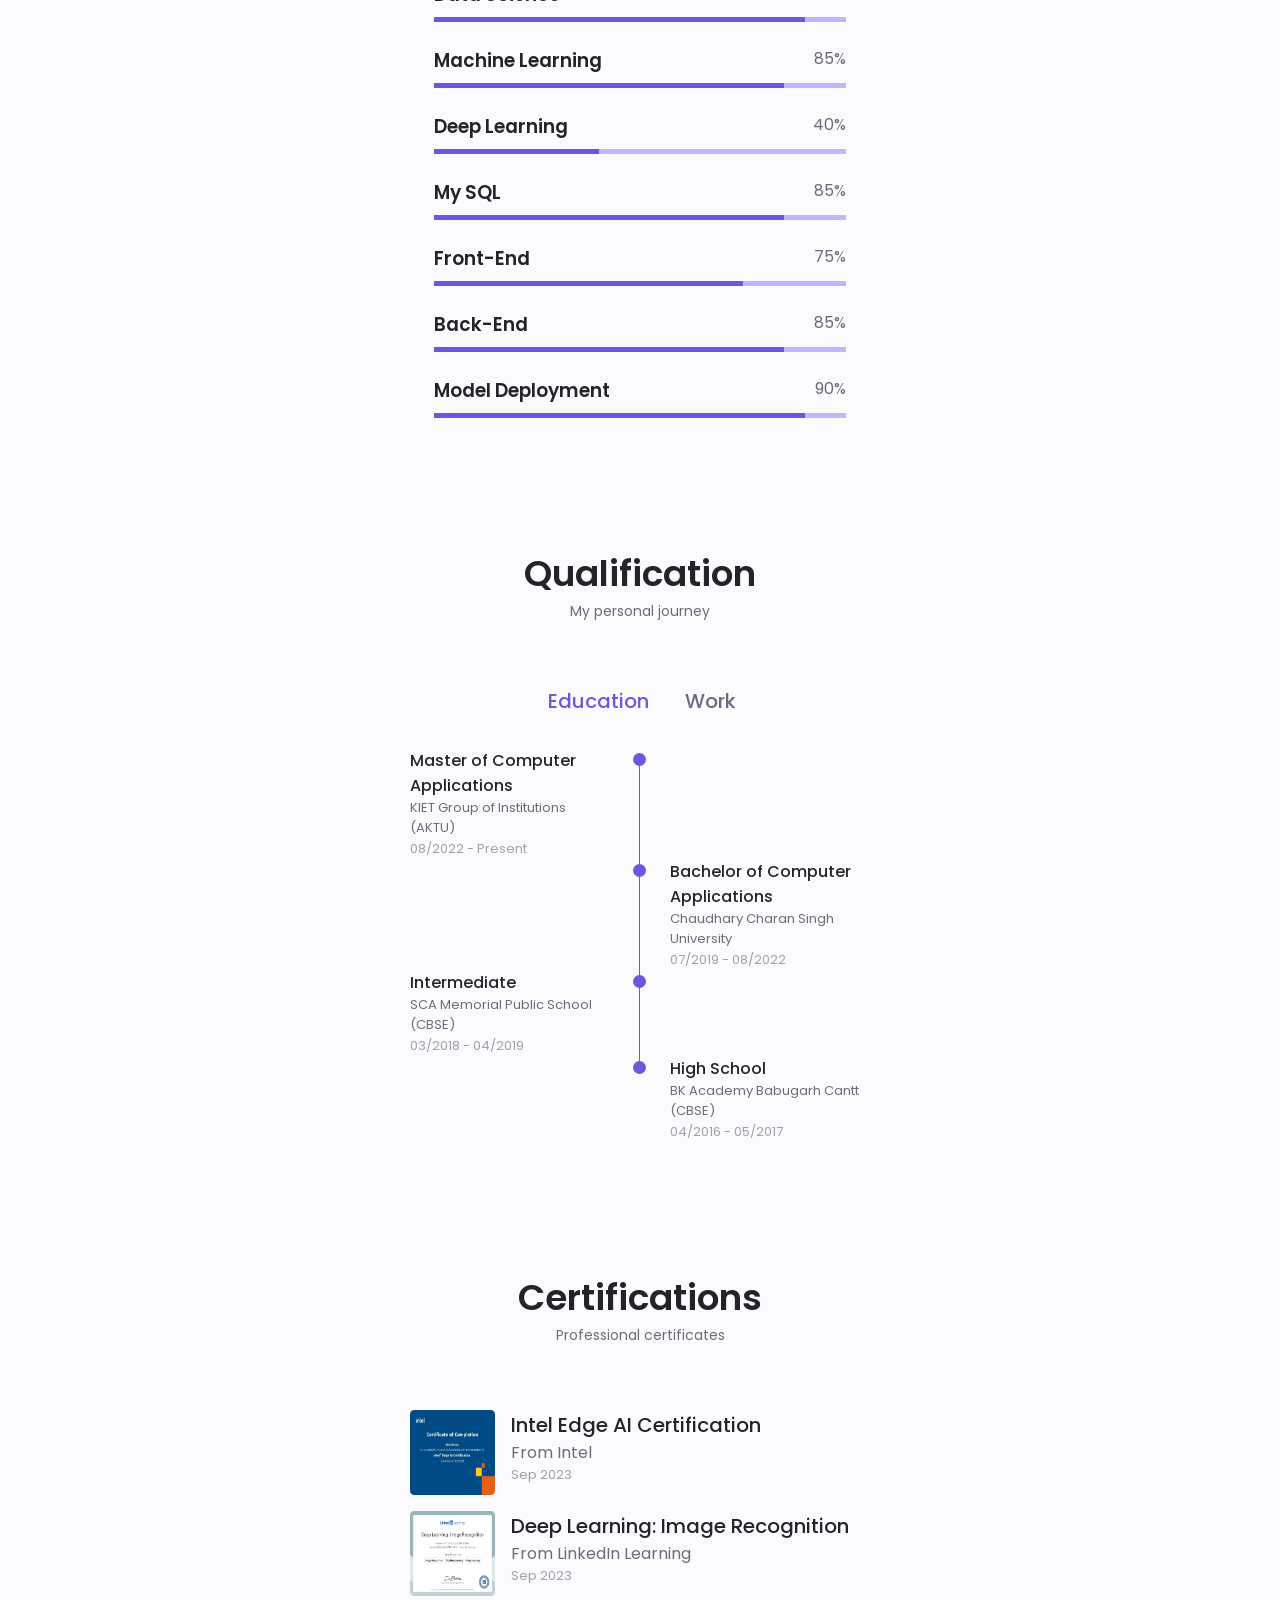
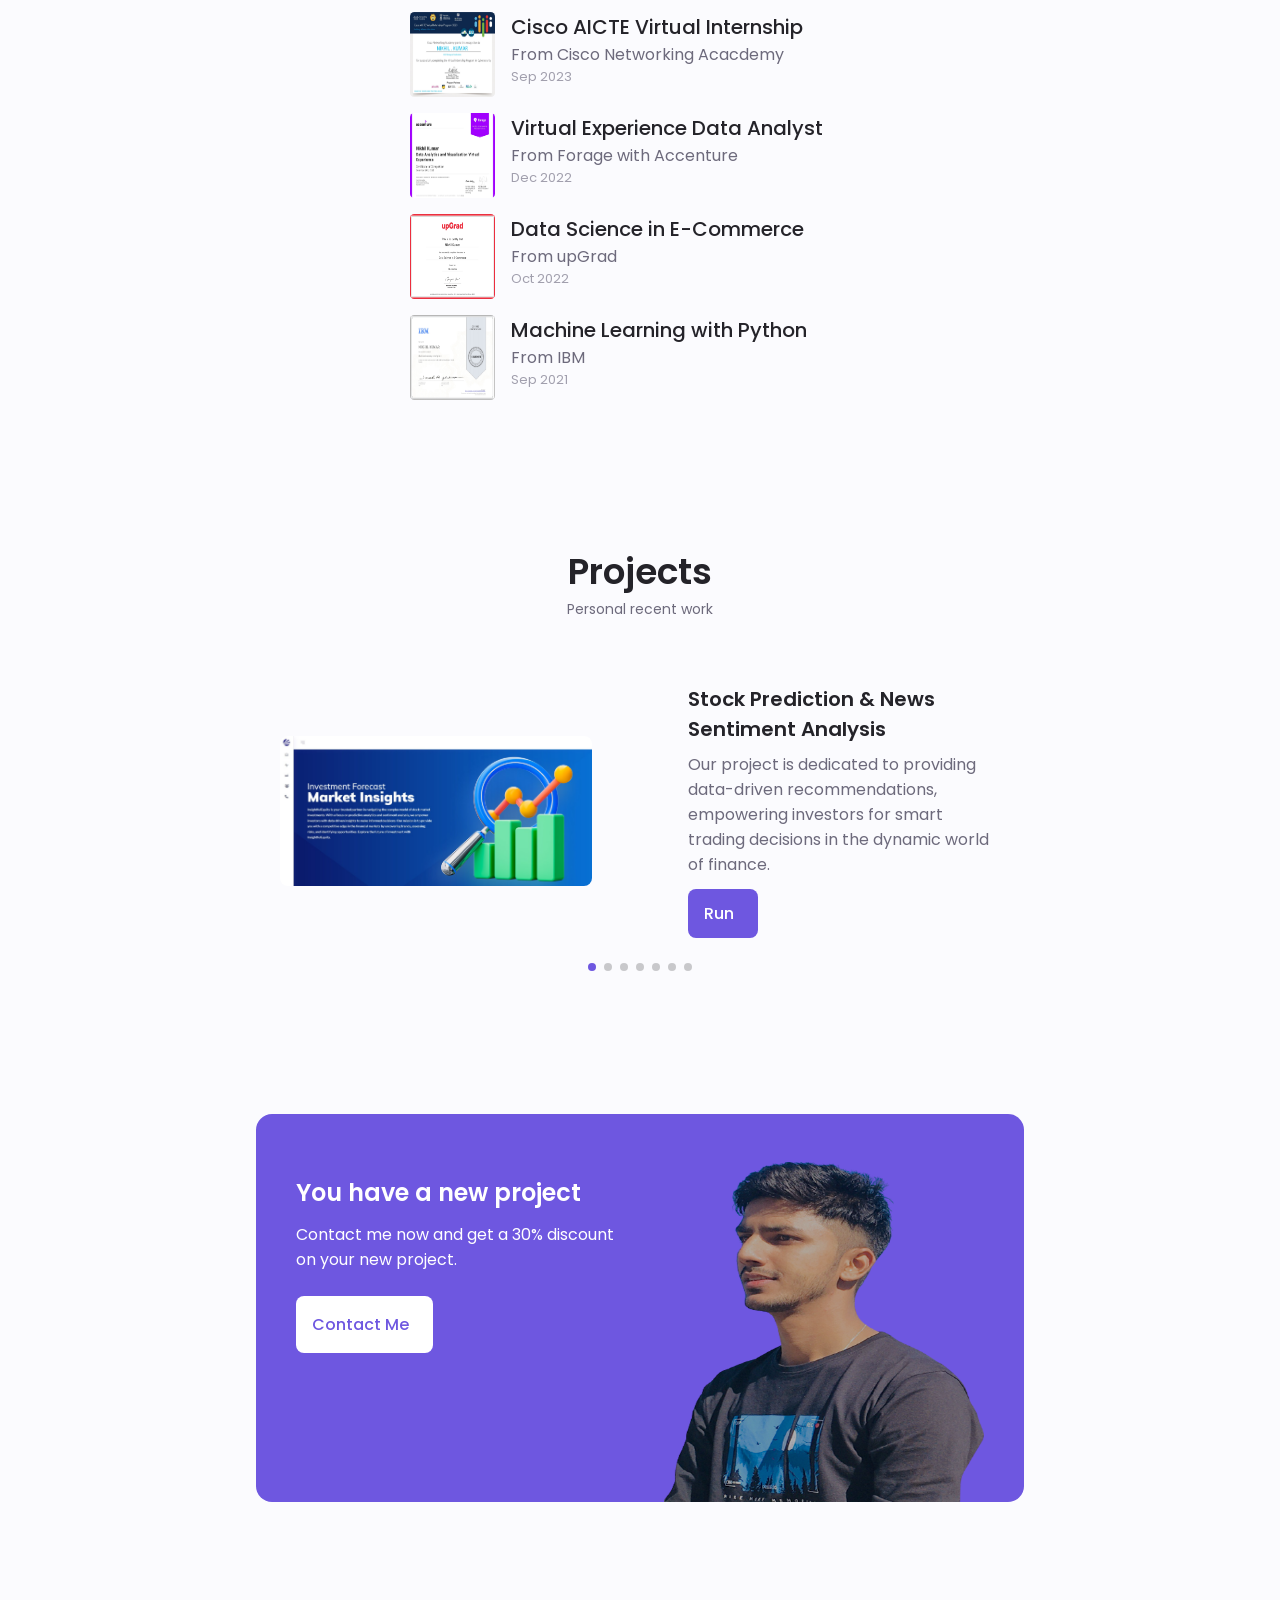
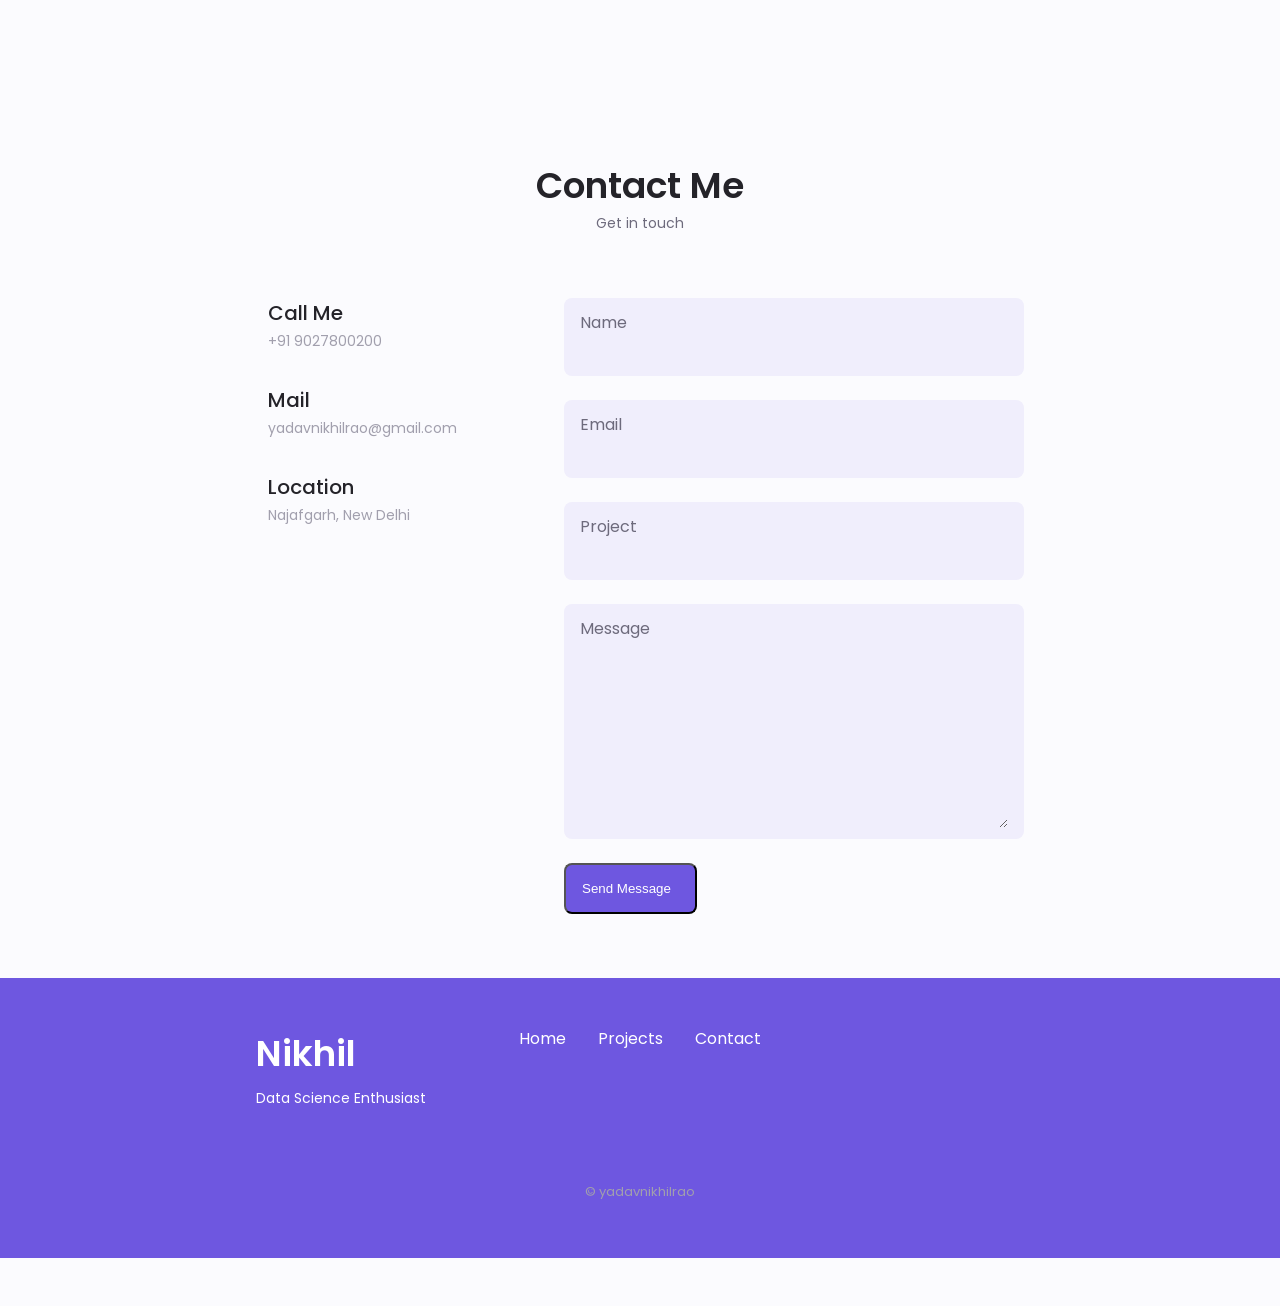
==== commit b25951dc: "Update index.html" ====
--- a/index.html
+++ b/index.html
@@ -121,7 +121,7 @@
     
                     <div class="home_data">
                         <h1 class="home_title">Hi, I'am Nikhil</h1>
-                        <h3 class="home_subtitle">AI Enthusiast</h3>
+                        <h3 class="home_subtitle">Machine learning Engineer</h3>
                         <p class="home_description">I analyze large datasets to understand how users interact with digital products, suggesting improvements based on quantitative insights.</p>
                         <a href="#contact" class="button button--flex">
                            Contact Me <i class="uil uil-comment-add button_icon"></i>
